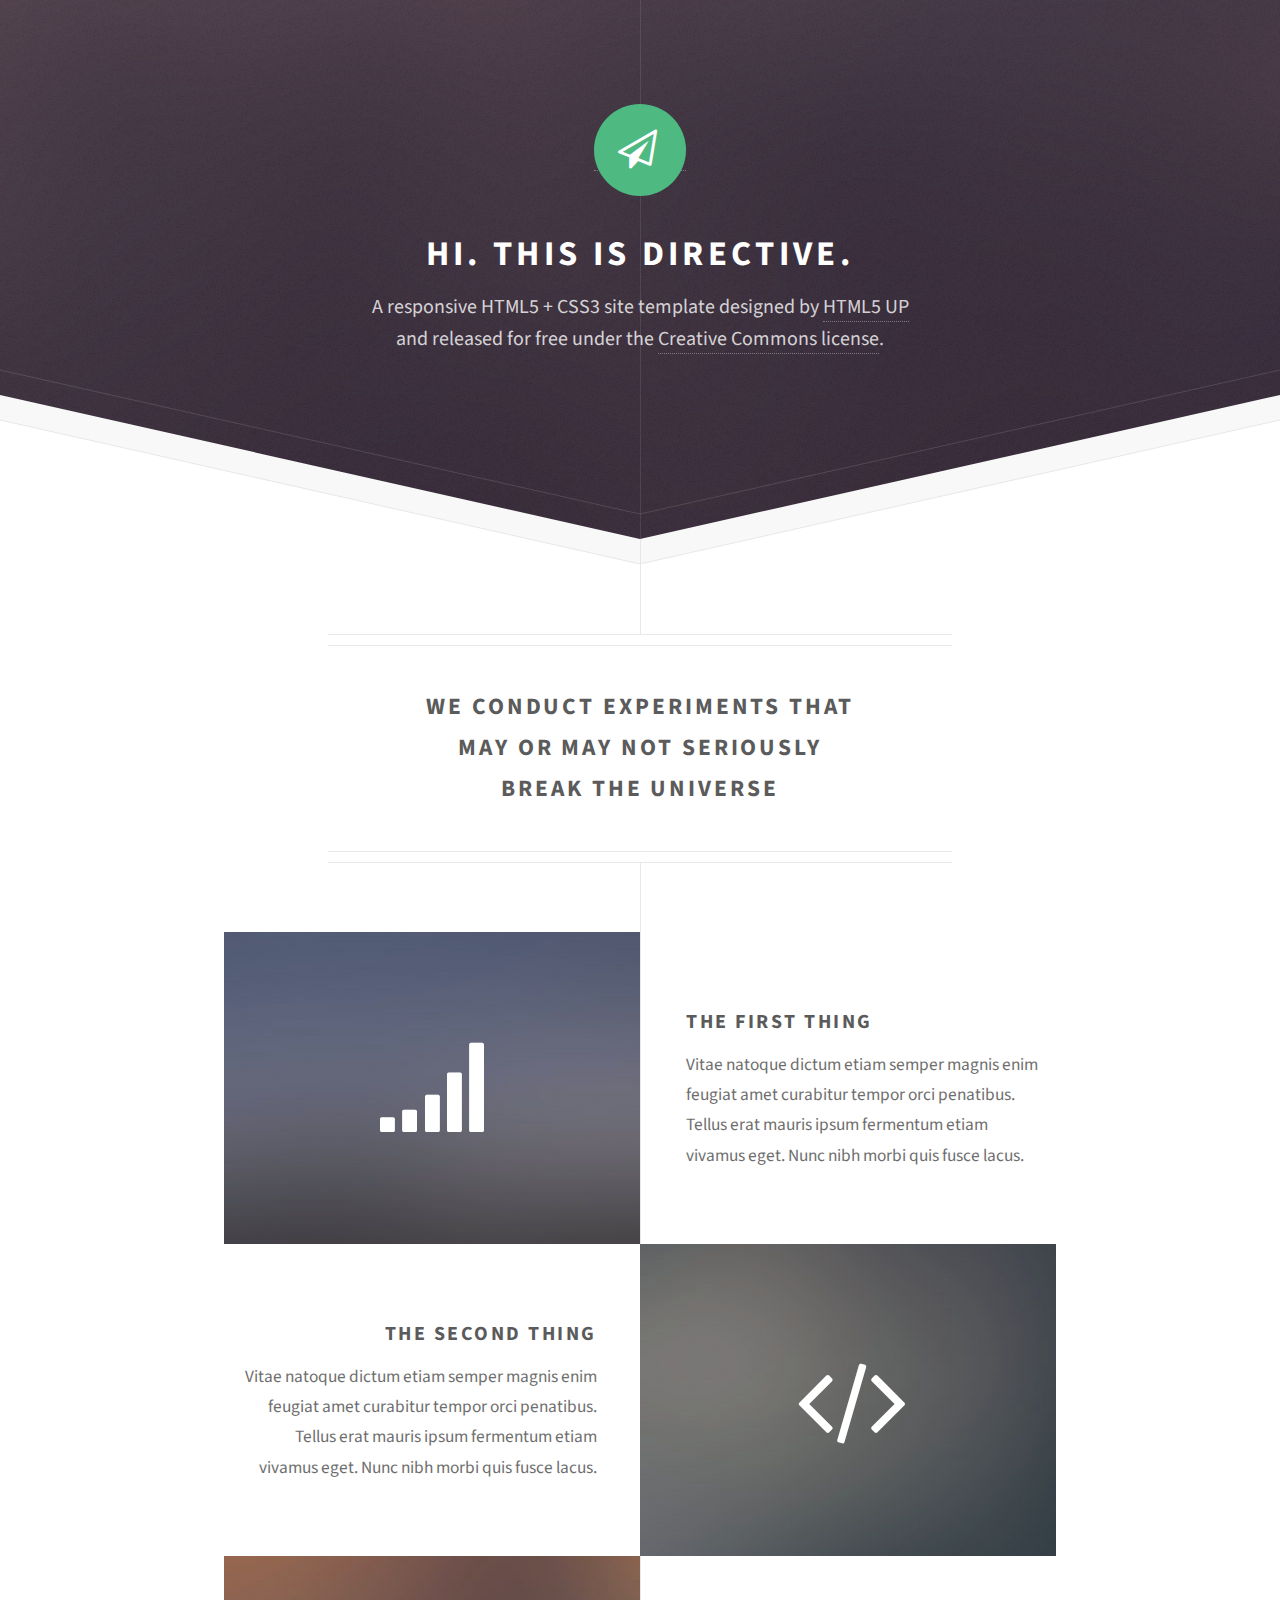
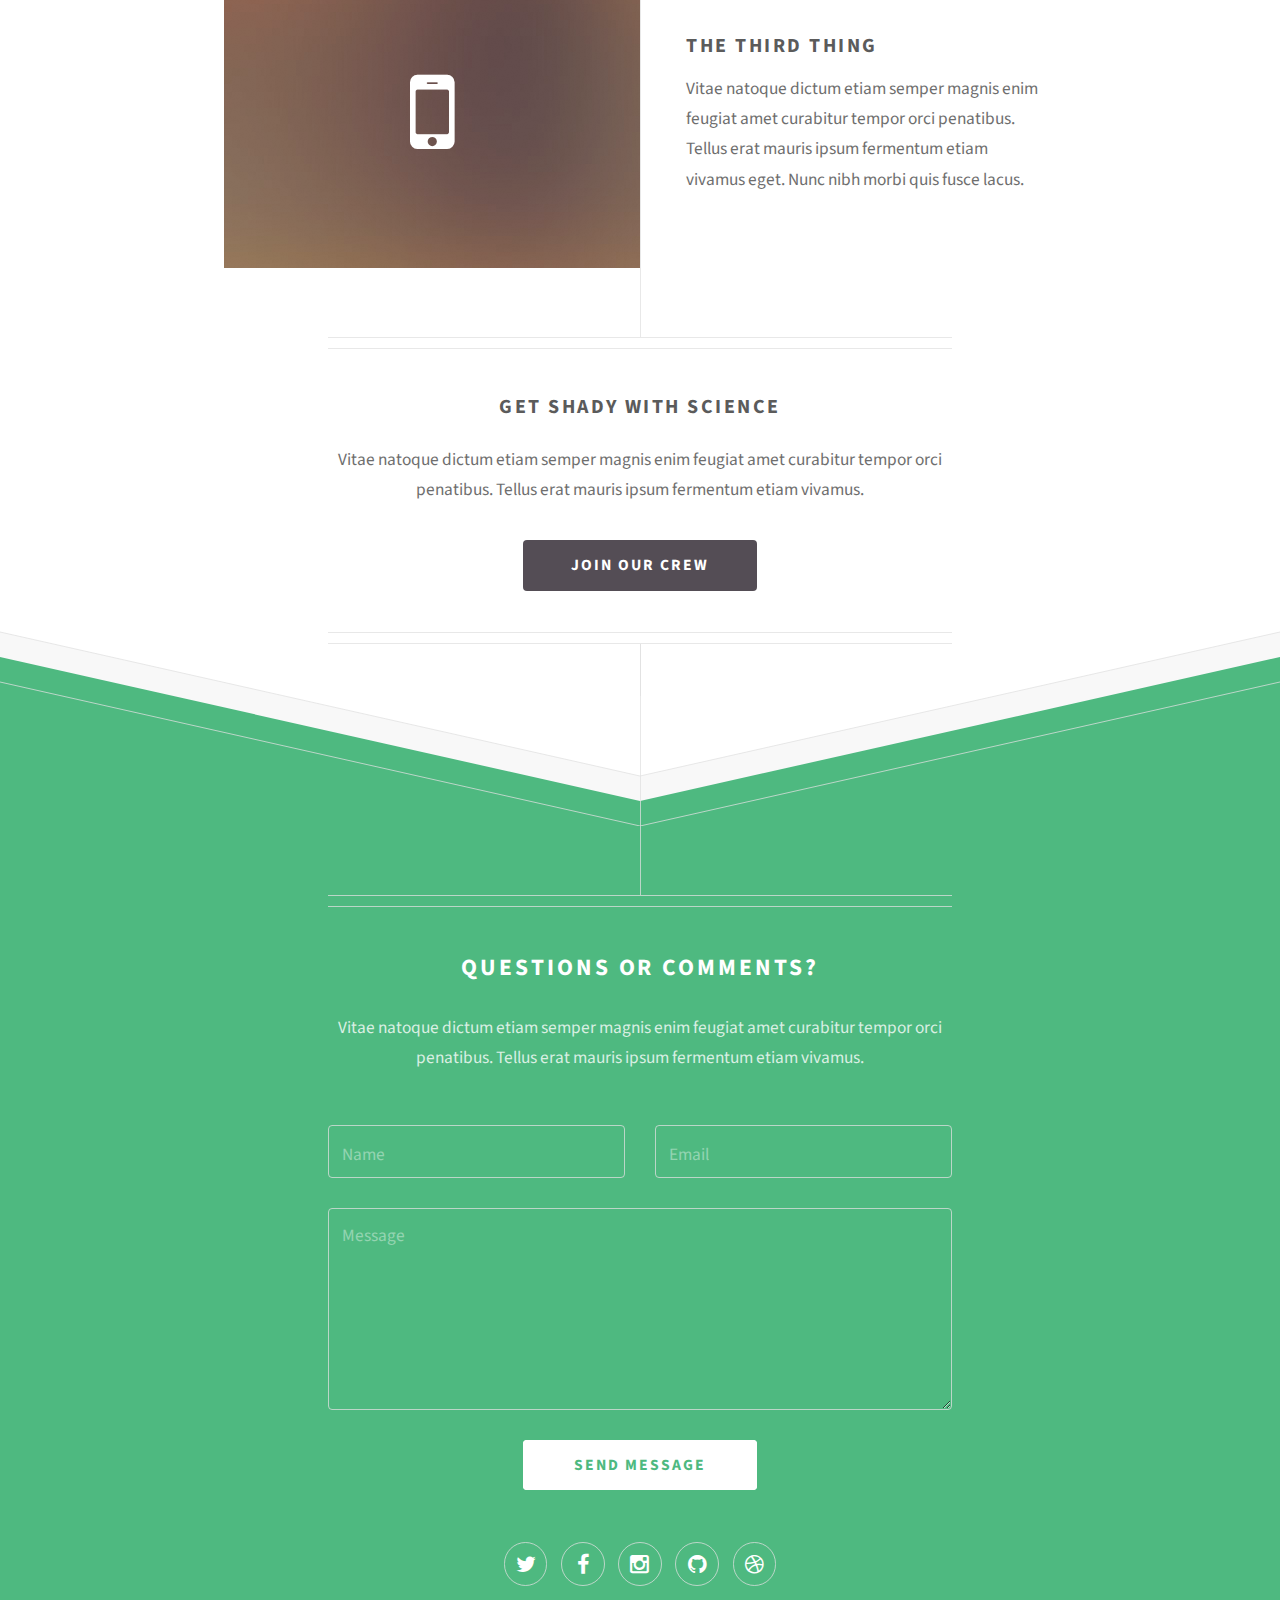
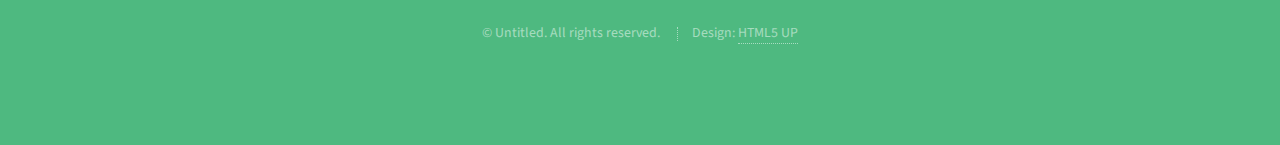
==== web/src/index.html @ 1118ad3a "Move app to /draft and check in vanilla HTML5UP 'Directive'" ====
<!DOCTYPE HTML>
<!--
	Directive by HTML5 UP
	html5up.net | @n33co
	Free for personal and commercial use under the CCA 3.0 license (html5up.net/license)
-->
<html>
<head>
  <title>Directive by HTML5 UP</title>
  <meta http-equiv="content-type" content="text/html; charset=utf-8"/>
  <meta name="description" content=""/>
  <meta name="keywords" content=""/>
  <!--[if lte IE 8]>
  <script src="css/ie/html5shiv.js"></script><![endif]-->
  <script src="js/jquery.min.js"></script>
  <script src="js/skel.min.js"></script>
  <script src="js/init.js"></script>
  <noscript>
    <link rel="stylesheet" href="css/skel.css"/>
    <link rel="stylesheet" href="css/style.css"/>
    <link rel="stylesheet" href="css/style-wide.css"/>
  </noscript>
  <!--[if lte IE 8]>
  <link rel="stylesheet" href="css/ie/v8.css"/><![endif]-->
</head>
<body>

<!-- Header -->
<div id="header">
  <a href="draft"><span class="logo icon fa-paper-plane-o"></span></a>

  <h1>Hi. This is Directive.</h1>
  <p>A responsive HTML5 + CSS3 site template designed by <a href="http://html5up.net">HTML5 UP</a>
    <br/>
    and released for free under the <a href="http://html5up.net/license">Creative Commons
      license</a>.</p>
</div>

<!-- Main -->
<div id="main">

  <header class="major container 75%">
    <h2>We conduct experiments that
      <br/>
      may or may not seriously
      <br/>
      break the universe</h2>
    <!--
    <p>Tellus erat mauris ipsum fermentum<br />
    etiam vivamus nunc nibh morbi.</p>
    -->
  </header>

  <div class="box alt container">
    <section class="feature left">
      <a href="#" class="image icon fa-signal"><img src="images/pic01.jpg" alt=""/></a>

      <div class="content">
        <h3>The First Thing</h3>
        <p>Vitae natoque dictum etiam semper magnis enim feugiat amet curabitur tempor orci
          penatibus. Tellus erat mauris ipsum fermentum etiam vivamus eget. Nunc nibh morbi quis
          fusce lacus.</p>
      </div>
    </section>
    <section class="feature right">
      <a href="#" class="image icon fa-code"><img src="images/pic02.jpg" alt=""/></a>

      <div class="content">
        <h3>The Second Thing</h3>
        <p>Vitae natoque dictum etiam semper magnis enim feugiat amet curabitur tempor orci
          penatibus. Tellus erat mauris ipsum fermentum etiam vivamus eget. Nunc nibh morbi quis
          fusce lacus.</p>
      </div>
    </section>
    <section class="feature left">
      <a href="#" class="image icon fa-mobile"><img src="images/pic03.jpg" alt=""/></a>

      <div class="content">
        <h3>The Third Thing</h3>
        <p>Vitae natoque dictum etiam semper magnis enim feugiat amet curabitur tempor orci
          penatibus. Tellus erat mauris ipsum fermentum etiam vivamus eget. Nunc nibh morbi quis
          fusce lacus.</p>
      </div>
    </section>
  </div>

  <!--
  <div class="box container">
      <header>
          <h2>A lot of generic stuff</h2>
      </header>
      <section>
          <header>
              <h3>Paragraph</h3>
              <p>This is the subtitle for this particular heading</p>
          </header>
          <p>Phasellus nisl nisl, varius id <sup>porttitor sed pellentesque</sup> ac orci. Pellentesque
          habitant <strong>strong</strong> tristique <b>bold</b> et netus <i>italic</i> malesuada <em>emphasized</em> ac turpis egestas. Morbi
          leo suscipit ut. Praesent <sub>id turpis vitae</sub> turpis pretium ultricies. Vestibulum sit
          amet risus elit.</p>
      </section>
      <section>
          <header>
              <h3>Blockquote</h3>
          </header>
          <blockquote>Fringilla nisl. Donec accumsan interdum nisi, quis tincidunt felis sagittis eget.
          tempus euismod. Vestibulum ante ipsum primis in faucibus.</blockquote>
      </section>
      <section>
          <header>
              <h3>Divider</h3>
          </header>
          <p>Donec consectetur vestibulum dolor et pulvinar. Etiam vel felis enim, at viverra
          ligula. Ut porttitor sagittis lorem, quis eleifend nisi ornare vel. Praesent nec orci
          facilisis leo magna. Cras sit amet urna eros, id egestas urna. Quisque aliquam
          tempus euismod. Vestibulum ante ipsum primis in faucibus orci luctus et ultrices
          posuere cubilia.</p>
          <hr />
          <p>Donec consectetur vestibulum dolor et pulvinar. Etiam vel felis enim, at viverra
          ligula. Ut porttitor sagittis lorem, quis eleifend nisi ornare vel. Praesent nec orci
          facilisis leo magna. Cras sit amet urna eros, id egestas urna. Quisque aliquam
          tempus euismod. Vestibulum ante ipsum primis in faucibus orci luctus et ultrices
          posuere cubilia.</p>
      </section>
      <section>
          <header>
              <h3>Unordered List</h3>
          </header>
          <ul class="default">
              <li>Donec consectetur vestibulum dolor et pulvinar. Etiam vel felis enim, at viverra ligula. Ut porttitor sagittis lorem, quis eleifend nisi ornare vel.</li>
              <li>Donec consectetur vestibulum dolor et pulvinar. Etiam vel felis enim, at viverra ligula. Ut porttitor sagittis lorem, quis eleifend nisi ornare vel.</li>
              <li>Donec consectetur vestibulum dolor et pulvinar. Etiam vel felis enim, at viverra ligula. Ut porttitor sagittis lorem, quis eleifend nisi ornare vel.</li>
              <li>Donec consectetur vestibulum dolor et pulvinar. Etiam vel felis enim, at viverra ligula. Ut porttitor sagittis lorem, quis eleifend nisi ornare vel.</li>
          </ul>
      </section>
      <section>
          <header>
              <h3>Ordered List</h3>
          </header>
          <ol class="default">
              <li>Donec consectetur vestibulum dolor et pulvinar. Etiam vel felis enim, at viverra ligula. Ut porttitor sagittis lorem, quis eleifend nisi ornare vel.</li>
              <li>Donec consectetur vestibulum dolor et pulvinar. Etiam vel felis enim, at viverra ligula. Ut porttitor sagittis lorem, quis eleifend nisi ornare vel.</li>
              <li>Donec consectetur vestibulum dolor et pulvinar. Etiam vel felis enim, at viverra ligula. Ut porttitor sagittis lorem, quis eleifend nisi ornare vel.</li>
              <li>Donec consectetur vestibulum dolor et pulvinar. Etiam vel felis enim, at viverra ligula. Ut porttitor sagittis lorem, quis eleifend nisi ornare vel.</li>
          </ol>
      </section>
      <section>
          <header>
              <h3>Table</h3>
          </header>
          <div class="table-wrapper">
              <table class="default">
                  <thead>
                      <tr>
                          <th>ID</th>
                          <th>Name</th>
                          <th>Description</th>
                          <th>Price</th>
                      </tr>
                  </thead>
                  <tbody>
                      <tr>
                          <td>45815</td>
                          <td>Something</td>
                          <td>Ut porttitor sagittis lorem, quis eleifend nisi ornare vel.</td>
                          <td>29.99</td>
                      </tr>
                      <tr>
                          <td>24524</td>
                          <td>Nothing</td>
                          <td>Ut porttitor sagittis lorem, quis eleifend nisi ornare vel.</td>
                          <td>19.99</td>
                      </tr>
                      <tr>
                          <td>45815</td>
                          <td>Something</td>
                          <td>Ut porttitor sagittis lorem, quis eleifend nisi ornare vel.</td>
                          <td>29.99</td>
                      </tr>
                      <tr>
                          <td>24524</td>
                          <td>Nothing</td>
                          <td>Ut porttitor sagittis lorem, quis eleifend nisi ornare vel.</td>
                          <td>19.99</td>
                      </tr>
                  </tbody>
                  <tfoot>
                      <tr>
                          <td colspan="3"></td>
                          <td>100.00</td>
                      </tr>
                  </tfoot>
              </table>
          </div>
      </section>
      <section>
          <header>
              <h3>Form</h3>
          </header>
          <form method="post" action="#">
              <div class="row">
                  <div class="6u 12u(mobilep)">
                      <label for="name">Name</label>
                      <input class="text" type="text" name="name" id="name" value="" placeholder="John Doe" />
                  </div>
                  <div class="6u 12u(mobilep)">
                      <label for="email">Email</label>
                      <input class="text" type="text" name="email" id="email" value="" placeholder="johndoe@domain.tld" />
                  </div>
              </div>
              <div class="row">
                  <div class="12u">
                      <label for="subject">Subject</label>
                      <input class="text" type="text" name="subject" id="subject" value="" placeholder="Enter your subject" />
                  </div>
              </div>
              <div class="row">
                  <div class="12u">
                      <label for="subject">Message</label>
                      <textarea name="message" id="message" placeholder="Enter your message" rows="6"></textarea>
                  </div>
              </div>
              <div class="row">
                  <div class="12u">
                      <ul class="actions">
                          <li><input type="submit" value="Send" /></li>
                          <li><input type="reset" value="Reset" class="alt" /></li>
                      </ul>
                  </div>
              </div>
          </form>
      </section>
  </div>
  -->

  <footer class="major container 75%">
    <h3>Get shady with science</h3>
    <p>Vitae natoque dictum etiam semper magnis enim feugiat amet curabitur tempor orci penatibus.
      Tellus erat mauris ipsum fermentum etiam vivamus.</p>
    <ul class="actions">
      <li><a href="#" class="button">Join our crew</a></li>
    </ul>
  </footer>

</div>

<!-- Footer -->
<div id="footer">
  <div class="container 75%">

    <header class="major last">
      <h2>Questions or comments?</h2>
    </header>

    <p>Vitae natoque dictum etiam semper magnis enim feugiat amet curabitur tempor
      orci penatibus. Tellus erat mauris ipsum fermentum etiam vivamus.</p>

    <form method="post" action="#">
      <div class="row">
        <div class="6u 12u(mobilep)">
          <input type="text" name="name" placeholder="Name"/>
        </div>
        <div class="6u 12u(mobilep)">
          <input type="email" name="email" placeholder="Email"/>
        </div>
      </div>
      <div class="row">
        <div class="12u">
          <textarea name="message" placeholder="Message" rows="6"></textarea>
        </div>
      </div>
      <div class="row">
        <div class="12u">
          <ul class="actions">
            <li><input type="submit" value="Send Message"/></li>
          </ul>
        </div>
      </div>
    </form>

    <ul class="icons">
      <li><a href="#" class="icon fa-twitter"><span class="label">Twitter</span></a></li>
      <li><a href="#" class="icon fa-facebook"><span class="label">Facebook</span></a></li>
      <li><a href="#" class="icon fa-instagram"><span class="label">Instagram</span></a></li>
      <li><a href="#" class="icon fa-github"><span class="label">Github</span></a></li>
      <li><a href="#" class="icon fa-dribbble"><span class="label">Dribbble</span></a></li>
    </ul>

    <ul class="copyright">
      <li>&copy; Untitled. All rights reserved.</li>
      <li>Design: <a href="http://html5up.net">HTML5 UP</a></li>
    </ul>

  </div>
</div>

</body>
</html>
---- web/src/css/skel.css ----
/* Resets (http://meyerweb.com/eric/tools/css/reset/ | v2.0 | 20110126 | License: none (public domain)) */

	html,body,div,span,applet,object,iframe,h1,h2,h3,h4,h5,h6,p,blockquote,pre,a,abbr,acronym,address,big,cite,code,del,dfn,em,img,ins,kbd,q,s,samp,small,strike,strong,sub,sup,tt,var,b,u,i,center,dl,dt,dd,ol,ul,li,fieldset,form,label,legend,table,caption,tbody,tfoot,thead,tr,th,td,article,aside,canvas,details,embed,figure,figcaption,footer,header,hgroup,menu,nav,output,ruby,section,summary,time,mark,audio,video{margin:0;padding:0;border:0;font-size:100%;font:inherit;vertical-align:baseline;}article,aside,details,figcaption,figure,footer,header,hgroup,menu,nav,section{display:block;}body{line-height:1;}ol,ul{list-style:none;}blockquote,q{quotes:none;}blockquote:before,blockquote:after,q:before,q:after{content:'';content:none;}table{border-collapse:collapse;border-spacing:0;}body{-webkit-text-size-adjust:none}

/* Box Model */

	*, *:before, *:after {
		-moz-box-sizing: border-box;
		-webkit-box-sizing: border-box;
		box-sizing: border-box;
	}

/* Container */

	.container {
		margin-left: auto;
		margin-right: auto;

		/* width: (containers) */
		width: 51em;
	}

	/* Modifiers */

		/* 125% */
			.container.\31 25\25 {
				width: 100%;

				/* max-width: (containers * 1.25) */
				max-width: 63.75em;

				/* min-width: (containers) */
				min-width: 51em;
			}

		/* 75% */
			.container.\37 5\25 {

				/* width: (containers * 0.75) */
				width: 38.25em;

			}

		/* 50% */
			.container.\35 0\25 {

				/* width: (containers * 0.50) */
				width: 25.5em;

			}

		/* 25% */
			.container.\32 5\25 {

				/* width: (containers * 0.25) */
				width: 12.75em;

			}

/* Grid */

	.row {
		border-bottom: solid 1px transparent;
	}

	.row > * {
		float: left;
	}

	.row:after, .row:before {
		content: '';
		display: block;
		clear: both;
		height: 0;
	}

	.row.uniform > * > :first-child {
		margin-top: 0;
	}

	.row.uniform > * > :last-child {
		margin-bottom: 0;
	}

	/* Gutters */

		/* Normal */

			.row > * {
				/* padding: (gutters.horizontal) 0 0 (gutters.vertical) */
				padding: 30px 0 0 30px;
			}

			.row {
				/* margin: -(gutters.horizontal) 0 -1px -(gutters.vertical) */
				margin: -30px 0 -1px -30px;
			}

			.row.uniform > * {
				/* padding: (gutters.vertical) 0 0 (gutters.vertical) */
				padding: 30px 0 0 30px;
			}

			.row.uniform {
				/* margin: -(gutters.vertical) 0 -1px -(gutters.vertical) */
				margin: -30px 0 -1px -30px;
			}

		/* 200% */

			.row.\32 00\25 > * {
				/* padding: (gutters.horizontal) 0 0 (gutters.vertical) */
				padding: 60px 0 0 60px;
			}

			.row.\32 00\25 {
				/* margin: -(gutters.horizontal) 0 -1px -(gutters.vertical) */
				margin: -60px 0 -1px -60px;
			}

			.row.uniform.\32 00\25 > * {
				/* padding: (gutters.vertical) 0 0 (gutters.vertical) */
				padding: 60px 0 0 60px;
			}

			.row.uniform.\32 00\25 {
				/* margin: -(gutters.vertical) 0 -1px -(gutters.vertical) */
				margin: -60px 0 -1px -60px;
			}

		/* 150% */

			.row.\31 50\25 > * {
				/* padding: (gutters.horizontal) 0 0 (gutters.vertical) */
				padding: 45px 0 0 45px;
			}

			.row.\31 50\25 {
				/* margin: -(gutters.horizontal) 0 -1px -(gutters.vertical) */
				margin: -45px 0 -1px -45px;
			}

			.row.uniform.\31 50\25 > * {
				/* padding: (gutters.vertical) 0 0 (gutters.vertical) */
				padding: 45px 0 0 45px;
			}

			.row.uniform.\31 50\25 {
				/* margin: -(gutters.vertical) 0 -1px -(gutters.vertical) */
				margin: -45px 0 -1px -45px;
			}

		/* 50% */

			.row.\35 0\25 > * {
				/* padding: (gutters.horizontal) 0 0 (gutters.vertical) */
				padding: 15px 0 0 15px;
			}

			.row.\35 0\25 {
				/* margin: -(gutters.horizontal) 0 -1px -(gutters.vertical) */
				margin: -15px 0 -1px -15px;
			}

			.row.uniform.\35 0\25 > * {
				/* padding: (gutters.vertical) 0 0 (gutters.vertical) */
				padding: 15px 0 0 15px;
			}

			.row.uniform.\35 0\25 {
				/* margin: -(gutters.vertical) 0 -1px -(gutters.vertical) */
				margin: -15px 0 -1px -15px;
			}

		/* 25% */

			.row.\32 5\25 > * {
				/* padding: (gutters.horizontal) 0 0 (gutters.vertical) */
				padding: 7.5px 0 0 7.5px;
			}

			.row.\32 5\25 {
				/* margin: -(gutters.horizontal) 0 -1px -(gutters.vertical) */
				margin: -7.5px 0 -1px -7.5px;
			}

			.row.uniform.\32 5\25 > * {
				/* padding: (gutters.vertical) 0 0 (gutters.vertical) */
				padding: 7.5px 0 0 7.5px;
			}

			.row.uniform.\32 5\25 {
				/* margin: -(gutters.vertical) 0 -1px -(gutters.vertical) */
				margin: -7.5px 0 -1px -7.5px;
			}

		/* 0% */

			.row.\30 \25 > * {
				padding: 0;
			}

			.row.\30 \25 {
				margin: 0 0 -1px 0;
			}

	/* Cells */

		.\31 2u, .\31 2u\24 { width: 100%; clear: none; margin-left: 0; }
		.\31 1u, .\31 1u\24 { width: 91.6666666667%; clear: none; margin-left: 0; }
		.\31 0u, .\31 0u\24 { width: 83.3333333333%; clear: none; margin-left: 0; }
		.\39 u, .\39 u\24 { width: 75%; clear: none; margin-left: 0; }
		.\38 u, .\38 u\24 { width: 66.6666666667%; clear: none; margin-left: 0; }
		.\37 u, .\37 u\24 { width: 58.3333333333%; clear: none; margin-left: 0; }
		.\36 u, .\36 u\24 { width: 50%; clear: none; margin-left: 0; }
		.\35 u, .\35 u\24 { width: 41.6666666667%; clear: none; margin-left: 0; }
		.\34 u, .\34 u\24 { width: 33.3333333333%; clear: none; margin-left: 0; }
		.\33 u, .\33 u\24 { width: 25%; clear: none; margin-left: 0; }
		.\32 u, .\32 u\24 { width: 16.6666666667%; clear: none; margin-left: 0; }
		.\31 u, .\31 u\24 { width: 8.3333333333%; clear: none; margin-left: 0; }

		.\31 2u\24 + *,
		.\31 1u\24 + *,
		.\31 0u\24 + *,
		.\39 u\24 + *,
		.\38 u\24 + *,
		.\37 u\24 + *,
		.\36 u\24 + *,
		.\35 u\24 + *,
		.\34 u\24 + *,
		.\33 u\24 + *,
		.\32 u\24 + *,
		.\31 u\24 + * {
			clear: left;
		}

		.\-11u { margin-left: 91.6666666667% }
		.\-10u { margin-left: 83.3333333333% }
		.\-9u { margin-left: 75% }
		.\-8u { margin-left: 66.6666666667% }
		.\-7u { margin-left: 58.3333333333% }
		.\-6u { margin-left: 50% }
		.\-5u { margin-left: 41.6666666667% }
		.\-4u { margin-left: 33.3333333333% }
		.\-3u { margin-left: 25% }
		.\-2u { margin-left: 16.6666666667% }
		.\-1u { margin-left: 8.3333333333% }
---- web/src/css/style.css ----
@import url("font-awesome.min.css");
@import url("http://fonts.googleapis.com/css?family=Source+Sans+Pro:300,300italic,400,400italic,600,600italic,700,700italic");

/*
	Directive by HTML5 UP
	html5up.net | @n33co
	Free for personal and commercial use under the CCA 3.0 license (html5up.net/license)
*/

/* Basic */

	html, body {
		height: 100%;
	}

	body {
		background: white;
	}

		body.is-loading * {
			-moz-transition: none !important;
			-webkit-transition: none !important;
			-o-transition: none !important;
			-ms-transition: none !important;
			transition: none !important;
			-moz-animation: none !important;
			-webkit-animation: none !important;
			-o-animation: none !important;
			-ms-animation: none !important;
			animation: none !important;
		}

	body, input, select, textarea {
		color: #6e6e6e;
		font-family: 'Source Sans Pro', sans-serif;
		font-size: 16pt;
		font-weight: 400;
		line-height: 1.75em;
	}

	a {
		-moz-transition: color 0.2s ease-in-out, border-bottom-color 0.2s ease-in-out;
		-webkit-transition: color 0.2s ease-in-out, border-bottom-color 0.2s ease-in-out;
		-o-transition: color 0.2s ease-in-out, border-bottom-color 0.2s ease-in-out;
		-ms-transition: color 0.2s ease-in-out, border-bottom-color 0.2s ease-in-out;
		transition: color 0.2s ease-in-out, border-bottom-color 0.2s ease-in-out;
		border-bottom: dotted 1px;
		color: #4eb980;
		text-decoration: none;
	}

		a:hover {
			border-bottom-color: transparent;
		}

	strong, b {
		font-weight: 600;
		color: #5b5b5b;
	}

	em, i {
		font-style: italic;
	}

	p, ul, ol, dl, table, blockquote, form {
		margin: 0 0 2em 0;
	}

	h1, h2, h3, h4, h5, h6 {
		color: #5b5b5b;
		font-weight: 700;
		letter-spacing: 0.125em;
		line-height: 1.75em;
		margin-bottom: 1em;
		text-transform: uppercase;
		text-align: center;
	}

		h1 a, h2 a, h3 a, h4 a, h5 a, h6 a {
			color: inherit;
			text-decoration: none;
		}

	h2 {
		font-size: 1.75em;
	}

	h3 {
		font-size: 1.5em;
	}

	sub {
		font-size: 0.8em;
		position: relative;
		top: 0.5em;
	}

	sup {
		font-size: 0.8em;
		position: relative;
		top: -0.5em;
	}

	hr {
		border: 0;
		border-top: solid 1px rgba(224, 224, 224, 0.75);
		margin-bottom: 1.5em;
	}

	blockquote {
		border-left: solid 0.5em rgba(224, 224, 224, 0.75);
		font-style: italic;
		padding: 1em 0 1em 2em;
	}

/* Section/Article */

	section.special, article.special {
		text-align: center;
	}

	header {
		text-align: center;
	}

		header p {
			position: relative;
			top: -1em;
			color: #888888;
			text-transform: uppercase;
			letter-spacing: 0.075em;
		}

		header.major {
			border-bottom-width: 1px;
			border-color: rgba(224, 224, 224, 0.75);
			border-style: solid;
			border-top-width: 1px;
			margin-bottom: 6em;
			padding: 4em 0;
			position: relative;
		}

			header.major:before, header.major:after {
				background: rgba(224, 224, 224, 0.75);
				content: '';
				display: block;
				height: 1px;
				left: 0;
				position: absolute;
				width: 100%;
			}

			header.major:before {
				top: 10px;
			}

			header.major:after {
				bottom: 10px;
			}

			header.major h2 {
				margin: 0;
			}

			header.major p {
				top: 0;
				margin: 1.5em 0 0 0;
				padding: 1.5em 1.5em 0 1.5em;
				font-size: 1.5em;
				line-height: 1.75em;
				border-top: solid 1px rgba(224, 224, 224, 0.75);
				display: inline-block;
			}

			header.major.last {
				border-bottom: 0;
				margin-bottom: 0;
				padding-bottom: 0;
			}

				header.major.last:after {
					display: none;
				}

				header.major.last h2 {
					margin-bottom: 1em;
				}

	footer {
		text-align: center;
	}

		footer.major {
			border-bottom-width: 1px;
			border-color: rgba(224, 224, 224, 0.75);
			border-style: solid;
			border-top-width: 1px;
			margin-top: 6em;
			padding: 4em 0;
			position: relative;
		}

			footer.major:before, footer.major:after {
				background: rgba(224, 224, 224, 0.75);
				content: '';
				display: block;
				height: 1px;
				left: 0;
				position: absolute;
				width: 100%;
			}

			footer.major:before {
				top: 10px;
			}

			footer.major:after {
				bottom: 10px;
			}

/* Form */

	label {
		display: block;
		color: #5b5b5b;
		font-size: 0.8em;
		font-weight: 700;
		letter-spacing: 0.125em;
		line-height: 1.75em;
		text-transform: uppercase;
		margin: 0 0 0.5em 0;
	}

	input[type="text"],
	input[type="password"],
	input[type="email"],
	select,
	textarea {
		-moz-appearance: none;
		-webkit-appearance: none;
		-o-appearance: none;
		-ms-appearance: none;
		appearance: none;
		-moz-transition: background-color 0.2s ease-in-out;
		-webkit-transition: background-color 0.2s ease-in-out;
		-o-transition: background-color 0.2s ease-in-out;
		-ms-transition: background-color 0.2s ease-in-out;
		transition: background-color 0.2s ease-in-out;
		background: none;
		border-radius: 4px;
		border: 0;
		border: solid 1px rgba(224, 224, 224, 0.75);
		color: inherit;
		display: block;
		outline: 0;
		padding: 0.75em;
		text-decoration: none;
		width: 100%;
		opacity: 1;
	}

		input[type="text"]:focus,
		input[type="password"]:focus,
		input[type="email"]:focus,
		select:focus,
		textarea:focus {
			background: rgba(224, 224, 224, 0.15);
			border-color: #4eb980;
		}

	input[type="text"],
	input[type="password"],
	input[type="email"],
	select {
		line-height: 1em;
	}

	textarea {
		padding: 0.5em 0.75em;
	}

	::-webkit-input-placeholder {
		color: inherit;
		opacity: 0.5;
		position: relative;
		top: 3px;
	}

	:-moz-placeholder {
		color: inherit;
		opacity: 0.5;
	}

	::-moz-placeholder {
		color: inherit;
		opacity: 0.5;
	}

	:-ms-input-placeholder {
		color: inherit;
		opacity: 0.5;
	}

	.formerize-placeholder {
		color: rgba(110, 110, 110, 0.5) !important;
	}

/* Image */

	.image {
		border: 0;
		display: inline-block;
		position: relative;
	}

		.image:after {
			-moz-transition: opacity 0.25s ease-in-out;
			-webkit-transition: opacity 0.25s ease-in-out;
			-o-transition: opacity 0.25s ease-in-out;
			-ms-transition: opacity 0.25s ease-in-out;
			transition: opacity 0.25s ease-in-out;
			background-image: url("images/overlay.png");
			content: '';
			display: block;
			height: 100%;
			left: 0;
			opacity: 0.2;
			position: absolute;
			top: 0;
			width: 100%;
		}

		.image img {
			display: block;
		}

		.image.fit {
			display: block;
		}

			.image.fit img {
				display: block;
				width: 100%;
			}

		.image.feature {
			display: block;
			margin: 0 0 2em 0;
		}

			.image.feature img {
				display: block;
				width: 100%;
			}

		.image.icon {
			-moz-perspective: 500px;
			-webkit-perspective: 500px;
			-o-perspective: 500px;
			-ms-perspective: 500px;
			perspective: 500px;
		}

			.image.icon:before {
				-moz-transition: transform 0.1s ease-in-out, font-size 0.1s ease-in-out;
				-webkit-transition: transform 0.1s ease-in-out, font-size 0.1s ease-in-out;
				-o-transition: transform 0.1s ease-in-out, font-size 0.1s ease-in-out;
				-ms-transition: transform 0.1s ease-in-out, font-size 0.1s ease-in-out;
				transition: transform 0.1s ease-in-out, font-size 0.1s ease-in-out;
				color: #fff;
				font-size: 6em;
				height: 1em;
				left: 50%;
				line-height: 1em;
				margin: -0.5em 0 0 -0.5em;
				position: absolute;
				text-align: center;
				top: 50%;
				width: 1em;
				z-index: 1;
			}

			.image.icon:hover:before {
				-moz-transform: translateZ(1em);
				-webkit-transform: translateZ(1em);
				-o-transform: translateZ(1em);
				-ms-transform: translateZ(1em);
				transform: translateZ(1em);
			}

			.image.icon:hover:after {
				opacity: 1;
			}

	span.image.icon {
		cursor: default;
	}

/* Icon */

	.icon {
		text-decoration: none;
		border-bottom: none;
		position: relative;
	}

		.icon:before {
			-moz-osx-font-smoothing: grayscale;
			-webkit-font-smoothing: antialiased;
			font-family: FontAwesome;
			font-style: normal;
			font-weight: normal;
			text-transform: none !important;
		}

		.icon > .label {
			display: none;
		}

/* List */

	ol.default {
		list-style: decimal;
		padding-left: 1.25em;
	}

		ol.default li {
			padding-left: 0.25em;
		}

	ul.default {
		list-style: disc;
		padding-left: 1em;
	}

		ul.default li {
			padding-left: 0.5em;
		}

	ul.icons {
		cursor: default;
	}

		ul.icons li {
			display: inline-block;
			font-size: 1.25em;
			line-height: 1em;
			padding-left: 0.5em;
		}

			ul.icons li:first-child {
				padding-left: 0;
			}

			ul.icons li a, ul.icons li span {
				-moz-transition: background-color 0.2s ease-in-out;
				-webkit-transition: background-color 0.2s ease-in-out;
				-o-transition: background-color 0.2s ease-in-out;
				-ms-transition: background-color 0.2s ease-in-out;
				transition: background-color 0.2s ease-in-out;
				border-radius: 100%;
				border: solid 1px rgba(224, 224, 224, 0.75);
				display: inline-block;
				height: 2em;
				line-height: 2em;
				text-align: center;
				width: 2em;
			}

				ul.icons li a:hover, ul.icons li span:hover {
					background: rgba(224, 224, 224, 0.15);
				}

	ul.actions {
		cursor: default;
		text-align: center;
	}

		ul.actions:last-child {
			margin-bottom: 0;
		}

		ul.actions li {
			display: inline-block;
			padding: 0 0 0 1.5em;
		}

			ul.actions li:first-child {
				padding: 0;
			}

		ul.actions.vertical li {
			display: block;
			padding: 1.5em 0 0 0;
		}

			ul.actions.vertical li:first-child {
				padding: 0;
			}

/* Table */

	.table-wrapper {
		overflow-x: auto;
		-webkit-overflow-scrolling: touch;
	}

	table {
		width: 100%;
	}

		table.default {
			width: 100%;
		}

			table.default tbody tr {
				border-bottom: solid 1px rgba(224, 224, 224, 0.75);
			}

				table.default tbody tr:nth-child(2n - 1) {
					background: rgba(224, 224, 224, 0.15);
				}

			table.default td {
				padding: 0.5em 1em 0.5em 1em;
			}

			table.default th {
				color: #5b5b5b;
				font-size: 0.8em;
				font-weight: 700;
				letter-spacing: 0.125em;
				line-height: 1.75em;
				padding: 0.5em 1em 0.5em 1em;
				text-align: left;
				text-transform: uppercase;
			}

			table.default thead {
				border-bottom: solid 1px rgba(224, 224, 224, 0.75);
			}

/* Button */

	input[type="submit"],
	input[type="reset"],
	input[type="button"],
	.button {
		-moz-appearance: none;
		-webkit-appearance: none;
		-o-appearance: none;
		-ms-appearance: none;
		appearance: none;
		-moz-transition: color 0.2s ease-in-out, background-color 0.2s ease-in-out;
		-webkit-transition: color 0.2s ease-in-out, background-color 0.2s ease-in-out;
		-o-transition: color 0.2s ease-in-out, background-color 0.2s ease-in-out;
		-ms-transition: color 0.2s ease-in-out, background-color 0.2s ease-in-out;
		transition: color 0.2s ease-in-out, background-color 0.2s ease-in-out;
		background: #544d55;
		border-radius: 4px;
		border: 0;
		color: white;
		cursor: pointer;
		display: inline-block;
		font-size: 0.9em;
		font-weight: 700;
		letter-spacing: 0.125em;
		line-height: 3.25em;
		min-width: 15em;
		padding: 0 1.5em;
		text-align: center;
		text-decoration: none;
		text-transform: uppercase;
	}

		input[type="submit"]:hover,
		input[type="reset"]:hover,
		input[type="button"]:hover,
		.button:hover {
			background: #6e6570;
		}

		input[type="submit"]:active,
		input[type="reset"]:active,
		input[type="button"]:active,
		.button:active {
			background: #474148;
		}

		input[type="submit"].alt,
		input[type="reset"].alt,
		input[type="button"].alt,
		.button.alt {
			background: none;
			box-shadow: inset 0 0 0 1px rgba(224, 224, 224, 0.75);
			color: #544d55;
		}

			input[type="submit"].alt:hover,
			input[type="reset"].alt:hover,
			input[type="button"].alt:hover,
			.button.alt:hover {
				background: rgba(224, 224, 224, 0.15);
			}

			input[type="submit"].alt:active,
			input[type="reset"].alt:active,
			input[type="button"].alt:active,
			.button.alt:active {
				background: rgba(224, 224, 224, 0.35);
			}

		input[type="submit"].fit,
		input[type="reset"].fit,
		input[type="button"].fit,
		.button.fit {
			width: 100%;
		}

		input[type="submit"].small,
		input[type="reset"].small,
		input[type="button"].small,
		.button.small {
			font-size: 0.8em;
		}

/* Box */

	.box {
		background: white;
		border: solid 1px rgba(224, 224, 224, 0.75);
		margin-bottom: 6em;
		padding: 3.5em;
	}

		.box.alt {
			background: none;
			border: none;
			padding: 0;
		}

/* Feature */

	.feature {
		position: relative;
		height: 20em;
	}

		.feature:after {
			clear: both;
			content: '';
			display: block;
		}

		.feature h3, .feature h4, .feature h5, .feature h6 {
			text-align: inherit;
		}

		.feature .image {
			display: inline-block;
			height: 100%;
			overflow: hidden;
			position: relative;
			width: 50%;
		}

			.feature .image img {
				display: block;
				min-height: 100%;
				min-width: 100%;
				position: absolute;
			}

		.feature:before {
			background: blue;
			content: '';
			display: inline-block;
			height: 100%;
			vertical-align: middle;
		}

		.feature .content {
			display: inline-block;
			padding: 3.5em;
			vertical-align: middle;
			width: 48%;
		}

			.feature .content h3 {
				margin-bottom: 0.5em;
			}

			.feature .content :last-child {
				margin: 0;
			}

		.feature.left {
			text-align: left;
		}

			.feature.left .image {
				float: left;
			}

				.feature.left .image img {
					right: 0;
					top: 0;
				}

			.feature.left .content {
				padding-right: 0;
			}

		.feature.right {
			text-align: right;
		}

			.feature.right .image {
				float: right;
			}

				.feature.right .image img {
					left: 0;
					top: 0;
				}

			.feature.right .content {
				padding-left: 0;
			}

		.feature.long .content {
			padding-top: 0;
		}

/* Header */

	#header {
		background-attachment: scroll,							scroll,					fixed;
		background-image: url("images/top-3200.svg"), url("images/overlay.png"), url("../images/header.jpg");
		background-position: bottom center,					top left,				center center;
		background-repeat: repeat-x,						repeat,					no-repeat;
		background-size: 3200px 460px,					auto,					cover;
		color: rgba(255, 255, 255, 0.8);
		padding: 10em 0 20em 0;
		position: relative;
		text-align: center;
	}

		#header:before, #header:after {
			background: rgba(224, 224, 224, 0.75);
			content: '';
			left: 50%;
			position: absolute;
			width: 1px;
			z-index: 0;
		}

		#header:before {
			height: calc(100% - 50px);
			opacity: 0.15;
			top: 0;
		}

		#header:after {
			bottom: 0;
			height: 50px;
		}

		#header a {
			border-bottom-color: rgba(255, 255, 255, 0.35);
			color: rgba(255, 255, 255, 0.8);
		}

			#header a:hover {
				border-bottom-color: transparent;
				color: #4eb980;
			}

		#header strong, #header b {
			color: white;
		}

		#header h1, #header h2, #header h3, #header h4, #header h5, #header h6 {
			color: white;
		}

		#header input[type="submit"],
		#header input[type="reset"],
		#header input[type="button"],
		#header .button {
			background: white;
			color: #544d55;
		}

		#header .logo {
			background: #4eb980;
			border-radius: 100%;
			color: white;
			cursor: default;
			display: inline-block;
			font-size: 2.25em;
			height: 2.35em;
			line-height: 2.35em;
			margin: 0 0 0.75em 0;
			text-align: center;
			width: 2.35em;
		}

			#header .logo.fa-paper-plane-o:before {
				left: -0.075em;
				position: relative;
			}

		#header h1 {
			font-size: 2.5em;
			margin: 0;
		}

		#header p {
			font-size: 1.5em;
			line-height: 1.5em;
			margin: 0.25em 0 0 0;
		}

/* Footer */

	#footer {
		background-attachment: scroll;
		background-color: #4eb980;
		background-image: url("images/bottom-3200.svg");
		background-position: top center;
		background-repeat: repeat-x;
		background-size: 3200px 460px;
		color: rgba(255, 255, 255, 0.8);
		/*
		Since the SVG background occupies a lot of vertical space, we'll
		add additional top padding (to move our content out of its way)
		and a negative margin (to move everything up a bit).
		*/
		margin-top: -260px;
		padding: calc(460px + 6em) 0 10em 0;
		position: relative;
		text-align: center;
	}

		#footer:before {
			background: rgba(224, 224, 224, 0.75);
			content: '';
			height: calc(460px + 6em);
			left: 50%;
			position: absolute;
			top: 0;
			width: 1px;
			z-index: 0;
		}

		#footer a {
			color: white;
		}

		#footer strong, #footer b {
			color: white;
		}

		#footer h1, #footer h2, #footer h3, #footer h4, #footer h5, #footer h6 {
			color: white;
		}

		#footer header p {
			color: rgba(255, 255, 255, 0.5);
		}

		#footer input[type="submit"],
		#footer input[type="reset"],
		#footer input[type="button"],
		#footer .button {
			background: white;
			box-shadow: inset 0 0 0 1px white;
			color: #4eb980;
		}

			#footer input[type="submit"]:hover,
			#footer input[type="reset"]:hover,
			#footer input[type="button"]:hover,
			#footer .button:hover {
				background: rgba(224, 224, 224, 0.15);
				color: white;
			}

		#footer input[type="text"]:focus,
		#footer input[type="password"]:focus,
		#footer input[type="email"]:focus,
		#footer select:focus,
		#footer textarea:focus {
			border-color: white;
		}

		#footer .formerize-placeholder {
			color: rgba(255, 255, 255, 0.3) !important;
		}

		#footer form {
			margin: 3em 0;
		}

		#footer .copyright {
			color: rgba(255, 255, 255, 0.5);
			font-size: 0.8em;
			line-height: 1em;
			margin: 3em 0 0 0;
		}

			#footer .copyright li {
				border-left: dotted 1px;
				display: inline-block;
				margin-left: 1em;
				padding-left: 1em;
			}

				#footer .copyright li:first-child {
					padding: 0;
					margin: 0;
					border: 0;
				}

				#footer .copyright li a, #footer .copyright li span {
					color: inherit;
				}

					#footer .copyright li a:hover, #footer .copyright li span:hover {
						color: white;
					}

/* Main */

	#main {
		padding: 6em 0 5em 0;
		position: relative;
		z-index: 1;
	}

		#main:before {
			background: rgba(224, 224, 224, 0.75);
			content: '';
			height: 100%;
			left: 50%;
			position: absolute;
			top: 0;
			width: 1px;
			z-index: -1;
		}

		#main header.major,
		#main footer.major {
			background: white;
		}
---- web/src/css/style-wide.css ----
/*
	Directive by HTML5 UP
	html5up.net | @n33co
	Free for personal and commercial use under the CCA 3.0 license (html5up.net/license)
*/

/* Basic */

	body, input, select, textarea {
		font-size: 14pt;
	}

	h2 {
		font-size: 1.5em;
	}

	h3 {
		font-size: 1.25em;
	}

/* Section/Article */

	header.major p {
		font-size: 1.25em;
	}

/* Header */

	#header {
		padding: 8em 0 16em 0;
	}

		#header h1 {
			font-size: 2.25em;
		}

		#header p {
			font-size: 1.25em;
			line-height: 1.65em;
		}
---- web/src/css/ie/v8.css ----
/*
	Directive by HTML5 UP
	html5up.net | @n33co
	Free for personal and commercial use under the CCA 3.0 license (html5up.net/license)
*/

/* Basic */

	hr {
		border-top: solid 1px #cccccc;
	}

	blockquote {
		border-left: solid 0.5em #cccccc;
	}

/* Section/Article */

	header.major {
		border-color: #cccccc;
	}

		header.major p {
			border-top: solid 1px #cccccc;
		}

	footer.major {
		border-color: #cccccc;
	}

/* Button */

	input[type="submit"],
	input[type="reset"],
	input[type="button"],
	.button {
		position: relative;
		-ms-behavior: url("css/ie/PIE.htc");
	}

		input[type="submit"].alt,
		input[type="reset"].alt,
		input[type="button"].alt,
		.button.alt {
			border: solid 1px #cccccc;
		}

/* Form */

	input[type="text"],
	input[type="password"],
	input[type="email"],
	select,
	textarea {
		position: relative;
		border: solid 1px #cccccc;
		-ms-behavior: url("css/ie/PIE.htc");
	}

/* Image */

	.image {
		border: 0;
		display: inline-block;
		position: relative;
	}

		.image:after {
			display: none;
		}

/* Box */

	.box {
		border: solid 1px #cccccc;
	}

/* Header */

	#header {
		background-image: url("../../images/header.jpg") !important;
		background-size: cover !important;
		background-position: scroll !important;
		-ms-behavior: url("css/ie/backgroundsize.min.htc");
		padding: 8em 0 !important;
		color: white;
	}

		#header a {
			color: inherit;
		}

		#header:before {
			content: '';
			background-image: url("../images/overlay.png");
			position: absolute;
			left: 0;
			top: 0;
			width: 100%;
			height: 100%;
			display: block;
			z-index: 0;
		}

		#header > * {
			position: relative;
			z-index: 1;
		}

		#header .logo {
			-ms-behavior: url("css/ie/PIE.htc");
		}

/* Footer */

	#footer {
		background-image: none !important;
		margin-top: 0 !important;
		padding: 4em 0 !important;
		color: white;
	}

/* Main */

	#main {
		padding: 4em 0;
	}
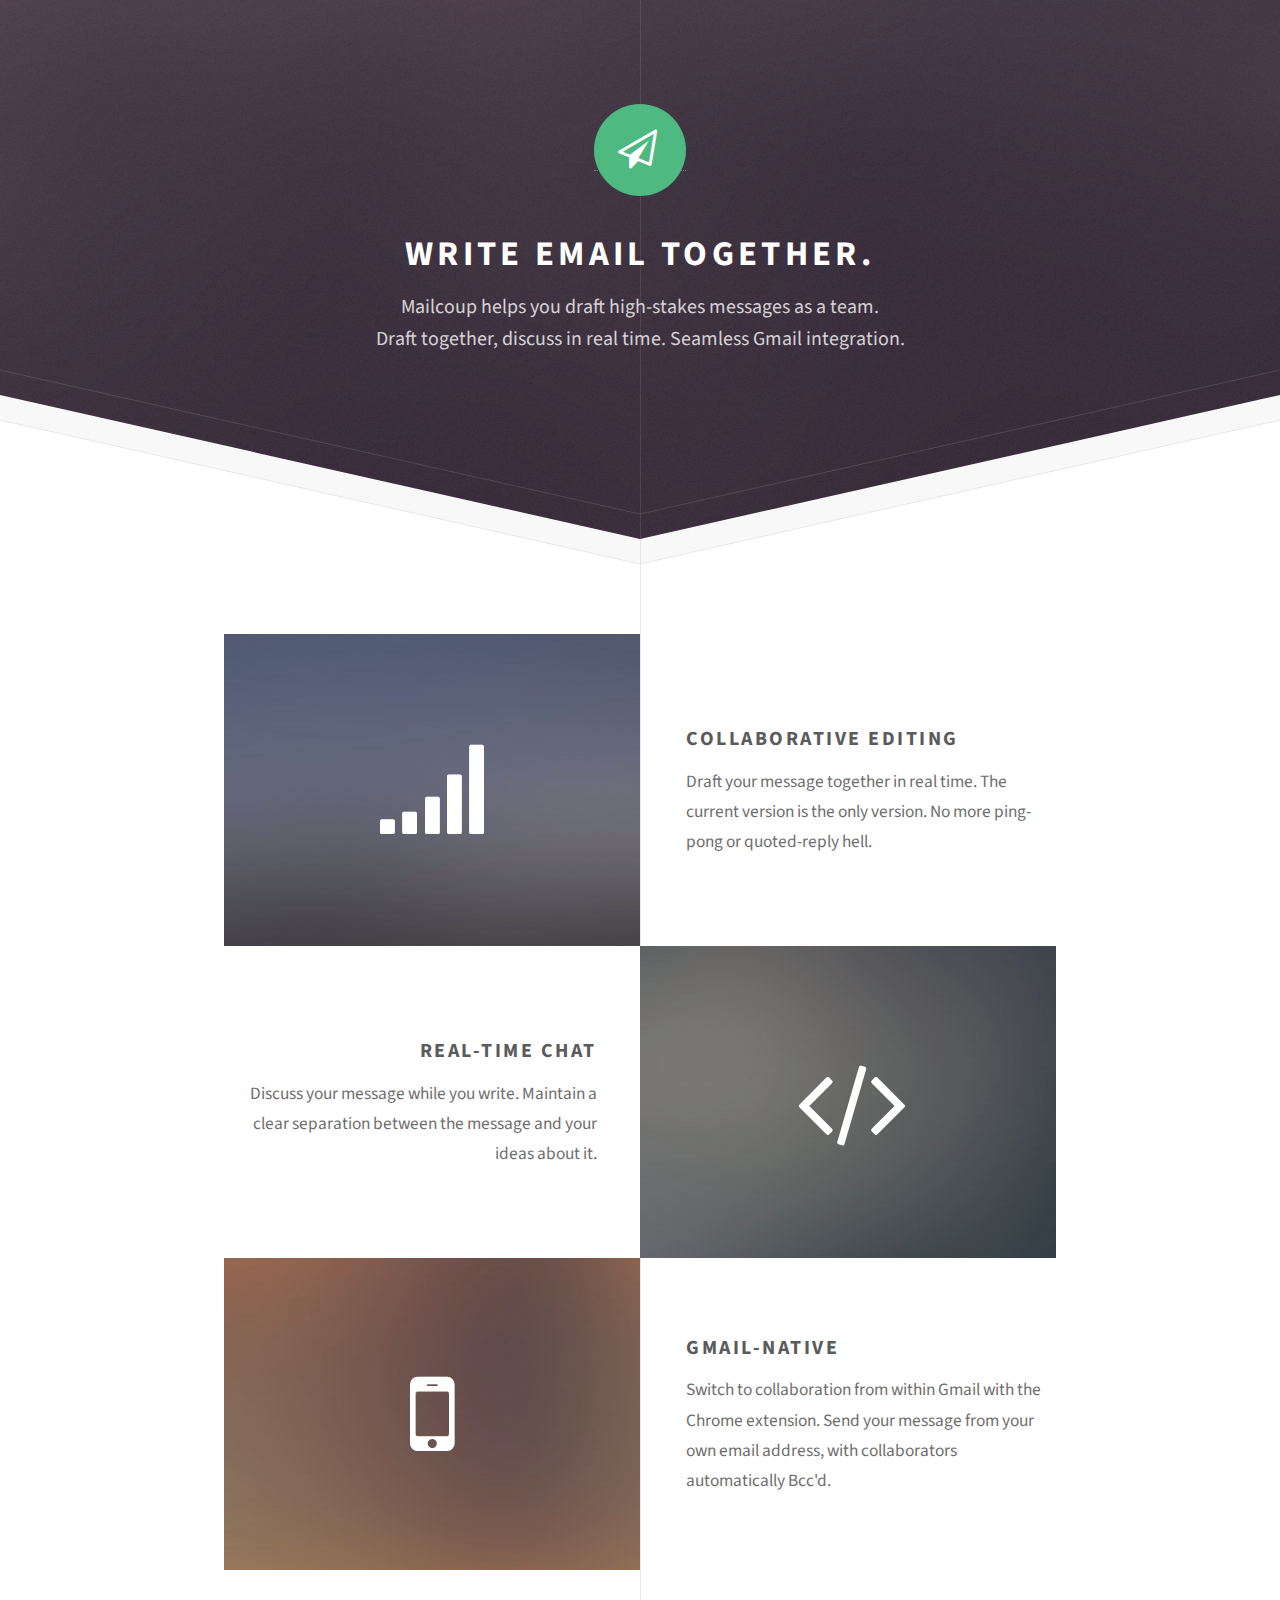
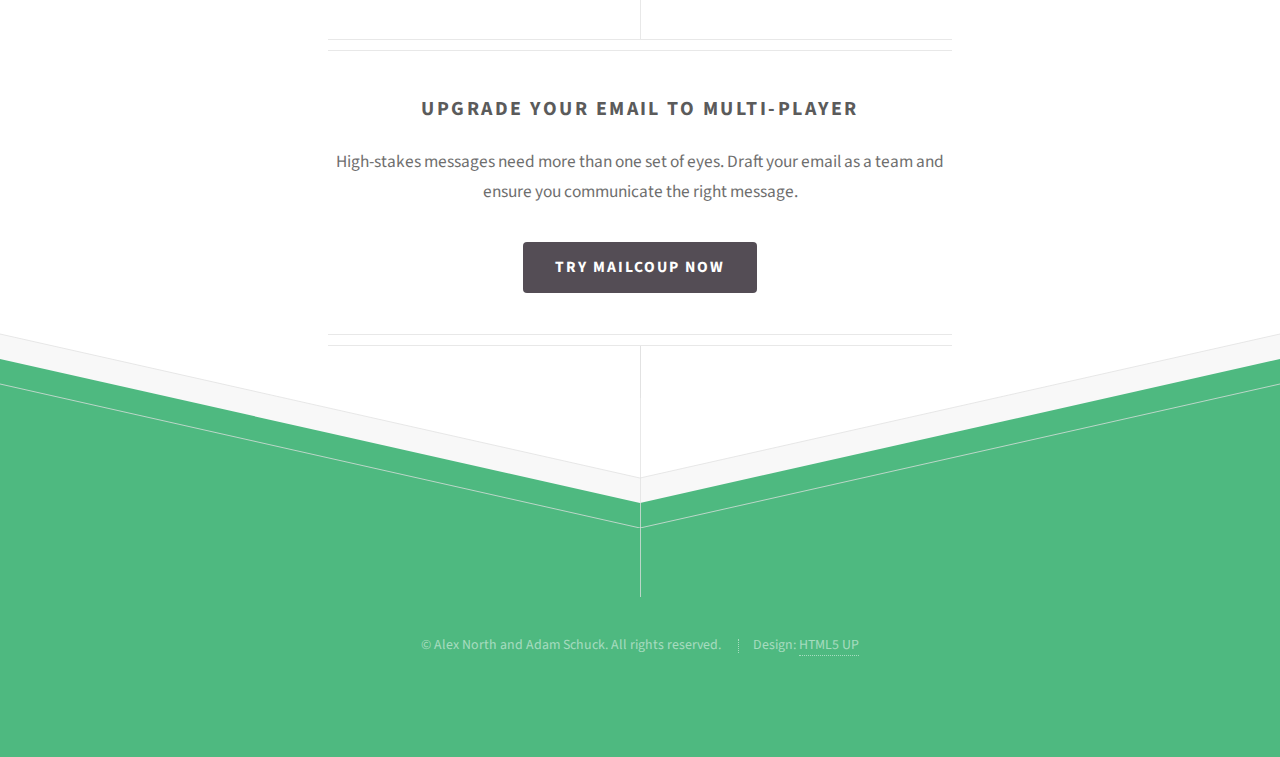
==== commit 83aa5295: "Rewrite template copy with passable mailcoup words" ====
--- a/web/src/index.html
+++ b/web/src/index.html
@@ -1,298 +1,299 @@
-<!DOCTYPE HTML>
-<!--
-	Directive by HTML5 UP
-	html5up.net | @n33co
-	Free for personal and commercial use under the CCA 3.0 license (html5up.net/license)
--->
-<html>
-<head>
-  <title>Directive by HTML5 UP</title>
-  <meta http-equiv="content-type" content="text/html; charset=utf-8"/>
-  <meta name="description" content=""/>
-  <meta name="keywords" content=""/>
-  <!--[if lte IE 8]>
-  <script src="css/ie/html5shiv.js"></script><![endif]-->
-  <script src="js/jquery.min.js"></script>
-  <script src="js/skel.min.js"></script>
-  <script src="js/init.js"></script>
-  <noscript>
-    <link rel="stylesheet" href="css/skel.css"/>
-    <link rel="stylesheet" href="css/style.css"/>
-    <link rel="stylesheet" href="css/style-wide.css"/>
-  </noscript>
-  <!--[if lte IE 8]>
-  <link rel="stylesheet" href="css/ie/v8.css"/><![endif]-->
-</head>
-<body>
-
-<!-- Header -->
-<div id="header">
-  <a href="draft"><span class="logo icon fa-paper-plane-o"></span></a>
-
-  <h1>Hi. This is Directive.</h1>
-  <p>A responsive HTML5 + CSS3 site template designed by <a href="http://html5up.net">HTML5 UP</a>
-    <br/>
-    and released for free under the <a href="http://html5up.net/license">Creative Commons
-      license</a>.</p>
-</div>
-
-<!-- Main -->
-<div id="main">
-
-  <header class="major container 75%">
-    <h2>We conduct experiments that
-      <br/>
-      may or may not seriously
-      <br/>
-      break the universe</h2>
-    <!--
-    <p>Tellus erat mauris ipsum fermentum<br />
-    etiam vivamus nunc nibh morbi.</p>
-    -->
-  </header>
-
-  <div class="box alt container">
-    <section class="feature left">
-      <a href="#" class="image icon fa-signal"><img src="images/pic01.jpg" alt=""/></a>
-
-      <div class="content">
-        <h3>The First Thing</h3>
-        <p>Vitae natoque dictum etiam semper magnis enim feugiat amet curabitur tempor orci
-          penatibus. Tellus erat mauris ipsum fermentum etiam vivamus eget. Nunc nibh morbi quis
-          fusce lacus.</p>
-      </div>
-    </section>
-    <section class="feature right">
-      <a href="#" class="image icon fa-code"><img src="images/pic02.jpg" alt=""/></a>
-
-      <div class="content">
-        <h3>The Second Thing</h3>
-        <p>Vitae natoque dictum etiam semper magnis enim feugiat amet curabitur tempor orci
-          penatibus. Tellus erat mauris ipsum fermentum etiam vivamus eget. Nunc nibh morbi quis
-          fusce lacus.</p>
-      </div>
-    </section>
-    <section class="feature left">
-      <a href="#" class="image icon fa-mobile"><img src="images/pic03.jpg" alt=""/></a>
-
-      <div class="content">
-        <h3>The Third Thing</h3>
-        <p>Vitae natoque dictum etiam semper magnis enim feugiat amet curabitur tempor orci
-          penatibus. Tellus erat mauris ipsum fermentum etiam vivamus eget. Nunc nibh morbi quis
-          fusce lacus.</p>
-      </div>
-    </section>
-  </div>
-
-  <!--
-  <div class="box container">
-      <header>
-          <h2>A lot of generic stuff</h2>
-      </header>
-      <section>
-          <header>
-              <h3>Paragraph</h3>
-              <p>This is the subtitle for this particular heading</p>
-          </header>
-          <p>Phasellus nisl nisl, varius id <sup>porttitor sed pellentesque</sup> ac orci. Pellentesque
-          habitant <strong>strong</strong> tristique <b>bold</b> et netus <i>italic</i> malesuada <em>emphasized</em> ac turpis egestas. Morbi
-          leo suscipit ut. Praesent <sub>id turpis vitae</sub> turpis pretium ultricies. Vestibulum sit
-          amet risus elit.</p>
-      </section>
-      <section>
-          <header>
-              <h3>Blockquote</h3>
-          </header>
-          <blockquote>Fringilla nisl. Donec accumsan interdum nisi, quis tincidunt felis sagittis eget.
-          tempus euismod. Vestibulum ante ipsum primis in faucibus.</blockquote>
-      </section>
-      <section>
-          <header>
-              <h3>Divider</h3>
-          </header>
-          <p>Donec consectetur vestibulum dolor et pulvinar. Etiam vel felis enim, at viverra
-          ligula. Ut porttitor sagittis lorem, quis eleifend nisi ornare vel. Praesent nec orci
-          facilisis leo magna. Cras sit amet urna eros, id egestas urna. Quisque aliquam
-          tempus euismod. Vestibulum ante ipsum primis in faucibus orci luctus et ultrices
-          posuere cubilia.</p>
-          <hr />
-          <p>Donec consectetur vestibulum dolor et pulvinar. Etiam vel felis enim, at viverra
-          ligula. Ut porttitor sagittis lorem, quis eleifend nisi ornare vel. Praesent nec orci
-          facilisis leo magna. Cras sit amet urna eros, id egestas urna. Quisque aliquam
-          tempus euismod. Vestibulum ante ipsum primis in faucibus orci luctus et ultrices
-          posuere cubilia.</p>
-      </section>
-      <section>
-          <header>
-              <h3>Unordered List</h3>
-          </header>
-          <ul class="default">
-              <li>Donec consectetur vestibulum dolor et pulvinar. Etiam vel felis enim, at viverra ligula. Ut porttitor sagittis lorem, quis eleifend nisi ornare vel.</li>
-              <li>Donec consectetur vestibulum dolor et pulvinar. Etiam vel felis enim, at viverra ligula. Ut porttitor sagittis lorem, quis eleifend nisi ornare vel.</li>
-              <li>Donec consectetur vestibulum dolor et pulvinar. Etiam vel felis enim, at viverra ligula. Ut porttitor sagittis lorem, quis eleifend nisi ornare vel.</li>
-              <li>Donec consectetur vestibulum dolor et pulvinar. Etiam vel felis enim, at viverra ligula. Ut porttitor sagittis lorem, quis eleifend nisi ornare vel.</li>
-          </ul>
-      </section>
-      <section>
-          <header>
-              <h3>Ordered List</h3>
-          </header>
-          <ol class="default">
-              <li>Donec consectetur vestibulum dolor et pulvinar. Etiam vel felis enim, at viverra ligula. Ut porttitor sagittis lorem, quis eleifend nisi ornare vel.</li>
-              <li>Donec consectetur vestibulum dolor et pulvinar. Etiam vel felis enim, at viverra ligula. Ut porttitor sagittis lorem, quis eleifend nisi ornare vel.</li>
-              <li>Donec consectetur vestibulum dolor et pulvinar. Etiam vel felis enim, at viverra ligula. Ut porttitor sagittis lorem, quis eleifend nisi ornare vel.</li>
-              <li>Donec consectetur vestibulum dolor et pulvinar. Etiam vel felis enim, at viverra ligula. Ut porttitor sagittis lorem, quis eleifend nisi ornare vel.</li>
-          </ol>
-      </section>
-      <section>
-          <header>
-              <h3>Table</h3>
-          </header>
-          <div class="table-wrapper">
-              <table class="default">
-                  <thead>
-                      <tr>
-                          <th>ID</th>
-                          <th>Name</th>
-                          <th>Description</th>
-                          <th>Price</th>
-                      </tr>
-                  </thead>
-                  <tbody>
-                      <tr>
-                          <td>45815</td>
-                          <td>Something</td>
-                          <td>Ut porttitor sagittis lorem, quis eleifend nisi ornare vel.</td>
-                          <td>29.99</td>
-                      </tr>
-                      <tr>
-                          <td>24524</td>
-                          <td>Nothing</td>
-                          <td>Ut porttitor sagittis lorem, quis eleifend nisi ornare vel.</td>
-                          <td>19.99</td>
-                      </tr>
-                      <tr>
-                          <td>45815</td>
-                          <td>Something</td>
-                          <td>Ut porttitor sagittis lorem, quis eleifend nisi ornare vel.</td>
-                          <td>29.99</td>
-                      </tr>
-                      <tr>
-                          <td>24524</td>
-                          <td>Nothing</td>
-                          <td>Ut porttitor sagittis lorem, quis eleifend nisi ornare vel.</td>
-                          <td>19.99</td>
-                      </tr>
-                  </tbody>
-                  <tfoot>
-                      <tr>
-                          <td colspan="3"></td>
-                          <td>100.00</td>
-                      </tr>
-                  </tfoot>
-              </table>
-          </div>
-      </section>
-      <section>
-          <header>
-              <h3>Form</h3>
-          </header>
-          <form method="post" action="#">
-              <div class="row">
-                  <div class="6u 12u(mobilep)">
-                      <label for="name">Name</label>
-                      <input class="text" type="text" name="name" id="name" value="" placeholder="John Doe" />
-                  </div>
-                  <div class="6u 12u(mobilep)">
-                      <label for="email">Email</label>
-                      <input class="text" type="text" name="email" id="email" value="" placeholder="johndoe@domain.tld" />
-                  </div>
-              </div>
-              <div class="row">
-                  <div class="12u">
-                      <label for="subject">Subject</label>
-                      <input class="text" type="text" name="subject" id="subject" value="" placeholder="Enter your subject" />
-                  </div>
-              </div>
-              <div class="row">
-                  <div class="12u">
-                      <label for="subject">Message</label>
-                      <textarea name="message" id="message" placeholder="Enter your message" rows="6"></textarea>
-                  </div>
-              </div>
-              <div class="row">
-                  <div class="12u">
-                      <ul class="actions">
-                          <li><input type="submit" value="Send" /></li>
-                          <li><input type="reset" value="Reset" class="alt" /></li>
-                      </ul>
-                  </div>
-              </div>
-          </form>
-      </section>
-  </div>
-  -->
-
-  <footer class="major container 75%">
-    <h3>Get shady with science</h3>
-    <p>Vitae natoque dictum etiam semper magnis enim feugiat amet curabitur tempor orci penatibus.
-      Tellus erat mauris ipsum fermentum etiam vivamus.</p>
-    <ul class="actions">
-      <li><a href="#" class="button">Join our crew</a></li>
-    </ul>
-  </footer>
-
-</div>
-
-<!-- Footer -->
-<div id="footer">
-  <div class="container 75%">
-
-    <header class="major last">
-      <h2>Questions or comments?</h2>
-    </header>
-
-    <p>Vitae natoque dictum etiam semper magnis enim feugiat amet curabitur tempor
-      orci penatibus. Tellus erat mauris ipsum fermentum etiam vivamus.</p>
-
-    <form method="post" action="#">
-      <div class="row">
-        <div class="6u 12u(mobilep)">
-          <input type="text" name="name" placeholder="Name"/>
-        </div>
-        <div class="6u 12u(mobilep)">
-          <input type="email" name="email" placeholder="Email"/>
-        </div>
-      </div>
-      <div class="row">
-        <div class="12u">
-          <textarea name="message" placeholder="Message" rows="6"></textarea>
-        </div>
-      </div>
-      <div class="row">
-        <div class="12u">
-          <ul class="actions">
-            <li><input type="submit" value="Send Message"/></li>
-          </ul>
-        </div>
-      </div>
-    </form>
-
-    <ul class="icons">
-      <li><a href="#" class="icon fa-twitter"><span class="label">Twitter</span></a></li>
-      <li><a href="#" class="icon fa-facebook"><span class="label">Facebook</span></a></li>
-      <li><a href="#" class="icon fa-instagram"><span class="label">Instagram</span></a></li>
-      <li><a href="#" class="icon fa-github"><span class="label">Github</span></a></li>
-      <li><a href="#" class="icon fa-dribbble"><span class="label">Dribbble</span></a></li>
-    </ul>
-
-    <ul class="copyright">
-      <li>&copy; Untitled. All rights reserved.</li>
-      <li>Design: <a href="http://html5up.net">HTML5 UP</a></li>
-    </ul>
-
-  </div>
-</div>
-
-</body>
-</html>
+<!DOCTYPE HTML>
+<!--
+	Directive by HTML5 UP
+	html5up.net | @n33co
+	Free for personal and commercial use under the CCA 3.0 license (html5up.net/license)
+-->
+<html>
+<head>
+  <title>Directive by HTML5 UP</title>
+  <meta http-equiv="content-type" content="text/html; charset=utf-8"/>
+  <meta name="description" content=""/>
+  <meta name="keywords" content=""/>
+  <!--[if lte IE 8]>
+  <script src="css/ie/html5shiv.js"></script><![endif]-->
+  <script src="js/jquery.min.js"></script>
+  <script src="js/skel.min.js"></script>
+  <script src="js/init.js"></script>
+  <noscript>
+    <link rel="stylesheet" href="css/skel.css"/>
+    <link rel="stylesheet" href="css/style.css"/>
+    <link rel="stylesheet" href="css/style-wide.css"/>
+  </noscript>
+  <!--[if lte IE 8]>
+  <link rel="stylesheet" href="css/ie/v8.css"/><![endif]-->
+</head>
+<body>
+
+<!-- Header -->
+<div id="header">
+  <a href="draft"><span class="logo icon fa-paper-plane-o"></span></a>
+
+  <h1>Write email together.</h1>
+  <p>
+    Mailcoup helps you draft high-stakes messages as a team.<br/>
+    Draft together, discuss in real time. Seamless Gmail integration.
+  </p>
+</div>
+
+<!-- Main -->
+<div id="main">
+
+  <!--
+  <header class="major container 75%">
+    <h2>We conduct experiments that
+      <br/>
+      may or may not seriously
+      <br/>
+      break the universe</h2>
+    <p>Tellus erat mauris ipsum fermentum<br />
+    etiam vivamus nunc nibh morbi.</p>
+  </header>
+  -->
+
+  <div class="box alt container">
+    <section class="feature left">
+      <a href="#" class="image icon fa-signal"><img src="images/pic01.jpg" alt=""/></a>
+
+      <div class="content">
+        <h3>Collaborative editing</h3>
+        <p>Draft your message together in real time. The current version is the only version.
+          No more ping-pong or quoted-reply hell.</p>
+      </div>
+    </section>
+    <section class="feature right">
+      <a href="#" class="image icon fa-code"><img src="images/pic02.jpg" alt=""/></a>
+
+      <div class="content">
+        <h3>Real-time chat</h3>
+        <p>Discuss your message while you write. Maintain a clear separation between the
+          message and your ideas about it.</p>
+      </div>
+    </section>
+    <section class="feature left">
+      <a href="#" class="image icon fa-mobile"><img src="images/pic03.jpg" alt=""/></a>
+
+      <div class="content">
+        <h3>Gmail-native</h3>
+        <p>Switch to collaboration from within Gmail with the Chrome extension. Send your
+        message from your own email address, with collaborators automatically Bcc'd.</p>
+      </div>
+    </section>
+  </div>
+
+  <!--
+  <div class="box container">
+      <header>
+          <h2>A lot of generic stuff</h2>
+      </header>
+      <section>
+          <header>
+              <h3>Paragraph</h3>
+              <p>This is the subtitle for this particular heading</p>
+          </header>
+          <p>Phasellus nisl nisl, varius id <sup>porttitor sed pellentesque</sup> ac orci. Pellentesque
+          habitant <strong>strong</strong> tristique <b>bold</b> et netus <i>italic</i> malesuada <em>emphasized</em> ac turpis egestas. Morbi
+          leo suscipit ut. Praesent <sub>id turpis vitae</sub> turpis pretium ultricies. Vestibulum sit
+          amet risus elit.</p>
+      </section>
+      <section>
+          <header>
+              <h3>Blockquote</h3>
+          </header>
+          <blockquote>Fringilla nisl. Donec accumsan interdum nisi, quis tincidunt felis sagittis eget.
+          tempus euismod. Vestibulum ante ipsum primis in faucibus.</blockquote>
+      </section>
+      <section>
+          <header>
+              <h3>Divider</h3>
+          </header>
+          <p>Donec consectetur vestibulum dolor et pulvinar. Etiam vel felis enim, at viverra
+          ligula. Ut porttitor sagittis lorem, quis eleifend nisi ornare vel. Praesent nec orci
+          facilisis leo magna. Cras sit amet urna eros, id egestas urna. Quisque aliquam
+          tempus euismod. Vestibulum ante ipsum primis in faucibus orci luctus et ultrices
+          posuere cubilia.</p>
+          <hr />
+          <p>Donec consectetur vestibulum dolor et pulvinar. Etiam vel felis enim, at viverra
+          ligula. Ut porttitor sagittis lorem, quis eleifend nisi ornare vel. Praesent nec orci
+          facilisis leo magna. Cras sit amet urna eros, id egestas urna. Quisque aliquam
+          tempus euismod. Vestibulum ante ipsum primis in faucibus orci luctus et ultrices
+          posuere cubilia.</p>
+      </section>
+      <section>
+          <header>
+              <h3>Unordered List</h3>
+          </header>
+          <ul class="default">
+              <li>Donec consectetur vestibulum dolor et pulvinar. Etiam vel felis enim, at viverra ligula. Ut porttitor sagittis lorem, quis eleifend nisi ornare vel.</li>
+              <li>Donec consectetur vestibulum dolor et pulvinar. Etiam vel felis enim, at viverra ligula. Ut porttitor sagittis lorem, quis eleifend nisi ornare vel.</li>
+              <li>Donec consectetur vestibulum dolor et pulvinar. Etiam vel felis enim, at viverra ligula. Ut porttitor sagittis lorem, quis eleifend nisi ornare vel.</li>
+              <li>Donec consectetur vestibulum dolor et pulvinar. Etiam vel felis enim, at viverra ligula. Ut porttitor sagittis lorem, quis eleifend nisi ornare vel.</li>
+          </ul>
+      </section>
+      <section>
+          <header>
+              <h3>Ordered List</h3>
+          </header>
+          <ol class="default">
+              <li>Donec consectetur vestibulum dolor et pulvinar. Etiam vel felis enim, at viverra ligula. Ut porttitor sagittis lorem, quis eleifend nisi ornare vel.</li>
+              <li>Donec consectetur vestibulum dolor et pulvinar. Etiam vel felis enim, at viverra ligula. Ut porttitor sagittis lorem, quis eleifend nisi ornare vel.</li>
+              <li>Donec consectetur vestibulum dolor et pulvinar. Etiam vel felis enim, at viverra ligula. Ut porttitor sagittis lorem, quis eleifend nisi ornare vel.</li>
+              <li>Donec consectetur vestibulum dolor et pulvinar. Etiam vel felis enim, at viverra ligula. Ut porttitor sagittis lorem, quis eleifend nisi ornare vel.</li>
+          </ol>
+      </section>
+      <section>
+          <header>
+              <h3>Table</h3>
+          </header>
+          <div class="table-wrapper">
+              <table class="default">
+                  <thead>
+                      <tr>
+                          <th>ID</th>
+                          <th>Name</th>
+                          <th>Description</th>
+                          <th>Price</th>
+                      </tr>
+                  </thead>
+                  <tbody>
+                      <tr>
+                          <td>45815</td>
+                          <td>Something</td>
+                          <td>Ut porttitor sagittis lorem, quis eleifend nisi ornare vel.</td>
+                          <td>29.99</td>
+                      </tr>
+                      <tr>
+                          <td>24524</td>
+                          <td>Nothing</td>
+                          <td>Ut porttitor sagittis lorem, quis eleifend nisi ornare vel.</td>
+                          <td>19.99</td>
+                      </tr>
+                      <tr>
+                          <td>45815</td>
+                          <td>Something</td>
+                          <td>Ut porttitor sagittis lorem, quis eleifend nisi ornare vel.</td>
+                          <td>29.99</td>
+                      </tr>
+                      <tr>
+                          <td>24524</td>
+                          <td>Nothing</td>
+                          <td>Ut porttitor sagittis lorem, quis eleifend nisi ornare vel.</td>
+                          <td>19.99</td>
+                      </tr>
+                  </tbody>
+                  <tfoot>
+                      <tr>
+                          <td colspan="3"></td>
+                          <td>100.00</td>
+                      </tr>
+                  </tfoot>
+              </table>
+          </div>
+      </section>
+      <section>
+          <header>
+              <h3>Form</h3>
+          </header>
+          <form method="post" action="#">
+              <div class="row">
+                  <div class="6u 12u(mobilep)">
+                      <label for="name">Name</label>
+                      <input class="text" type="text" name="name" id="name" value="" placeholder="John Doe" />
+                  </div>
+                  <div class="6u 12u(mobilep)">
+                      <label for="email">Email</label>
+                      <input class="text" type="text" name="email" id="email" value="" placeholder="johndoe@domain.tld" />
+                  </div>
+              </div>
+              <div class="row">
+                  <div class="12u">
+                      <label for="subject">Subject</label>
+                      <input class="text" type="text" name="subject" id="subject" value="" placeholder="Enter your subject" />
+                  </div>
+              </div>
+              <div class="row">
+                  <div class="12u">
+                      <label for="subject">Message</label>
+                      <textarea name="message" id="message" placeholder="Enter your message" rows="6"></textarea>
+                  </div>
+              </div>
+              <div class="row">
+                  <div class="12u">
+                      <ul class="actions">
+                          <li><input type="submit" value="Send" /></li>
+                          <li><input type="reset" value="Reset" class="alt" /></li>
+                      </ul>
+                  </div>
+              </div>
+          </form>
+      </section>
+  </div>
+  -->
+
+  <footer class="major container 75%">
+    <h3>Upgrade your email to multi-player</h3>
+    <p>High-stakes messages need more than one set of eyes. Draft your email as a team
+      and ensure you communicate the right message.</p>
+    <ul class="actions">
+      <li><a href="#" class="button auth">Try Mailcoup now</a></li>
+    </ul>
+  </footer>
+
+</div>
+
+<!-- Footer -->
+<div id="footer">
+  <div class="container 75%">
+
+    <!--
+    <header class="major last">
+      <h2>Questions or comments?</h2>
+    </header>
+
+    <p>Vitae natoque dictum etiam semper magnis enim feugiat amet curabitur tempor
+      orci penatibus. Tellus erat mauris ipsum fermentum etiam vivamus.</p>
+
+    <form method="post" action="#">
+      <div class="row">
+        <div class="6u 12u(mobilep)">
+          <input type="text" name="name" placeholder="Name"/>
+        </div>
+        <div class="6u 12u(mobilep)">
+          <input type="email" name="email" placeholder="Email"/>
+        </div>
+      </div>
+      <div class="row">
+        <div class="12u">
+          <textarea name="message" placeholder="Message" rows="6"></textarea>
+        </div>
+      </div>
+      <div class="row">
+        <div class="12u">
+          <ul class="actions">
+            <li><input type="submit" value="Send Message"/></li>
+          </ul>
+        </div>
+      </div>
+    </form>
+    -->
+
+    <!--
+    <ul class="icons">
+      <li><a href="#" class="icon fa-twitter"><span class="label">Twitter</span></a></li>
+      <li><a href="#" class="icon fa-facebook"><span class="label">Facebook</span></a></li>
+      <li><a href="#" class="icon fa-instagram"><span class="label">Instagram</span></a></li>
+      <li><a href="#" class="icon fa-github"><span class="label">Github</span></a></li>
+      <li><a href="#" class="icon fa-dribbble"><span class="label">Dribbble</span></a></li>
+    </ul>
+    -->
+
+    <ul class="copyright">
+      <li>&copy; Alex North and Adam Schuck. All rights reserved.</li>
+      <li>Design: <a href="http://html5up.net">HTML5 UP</a></li>
+    </ul>
+
+  </div>
+</div>
+
+</body>
+</html>
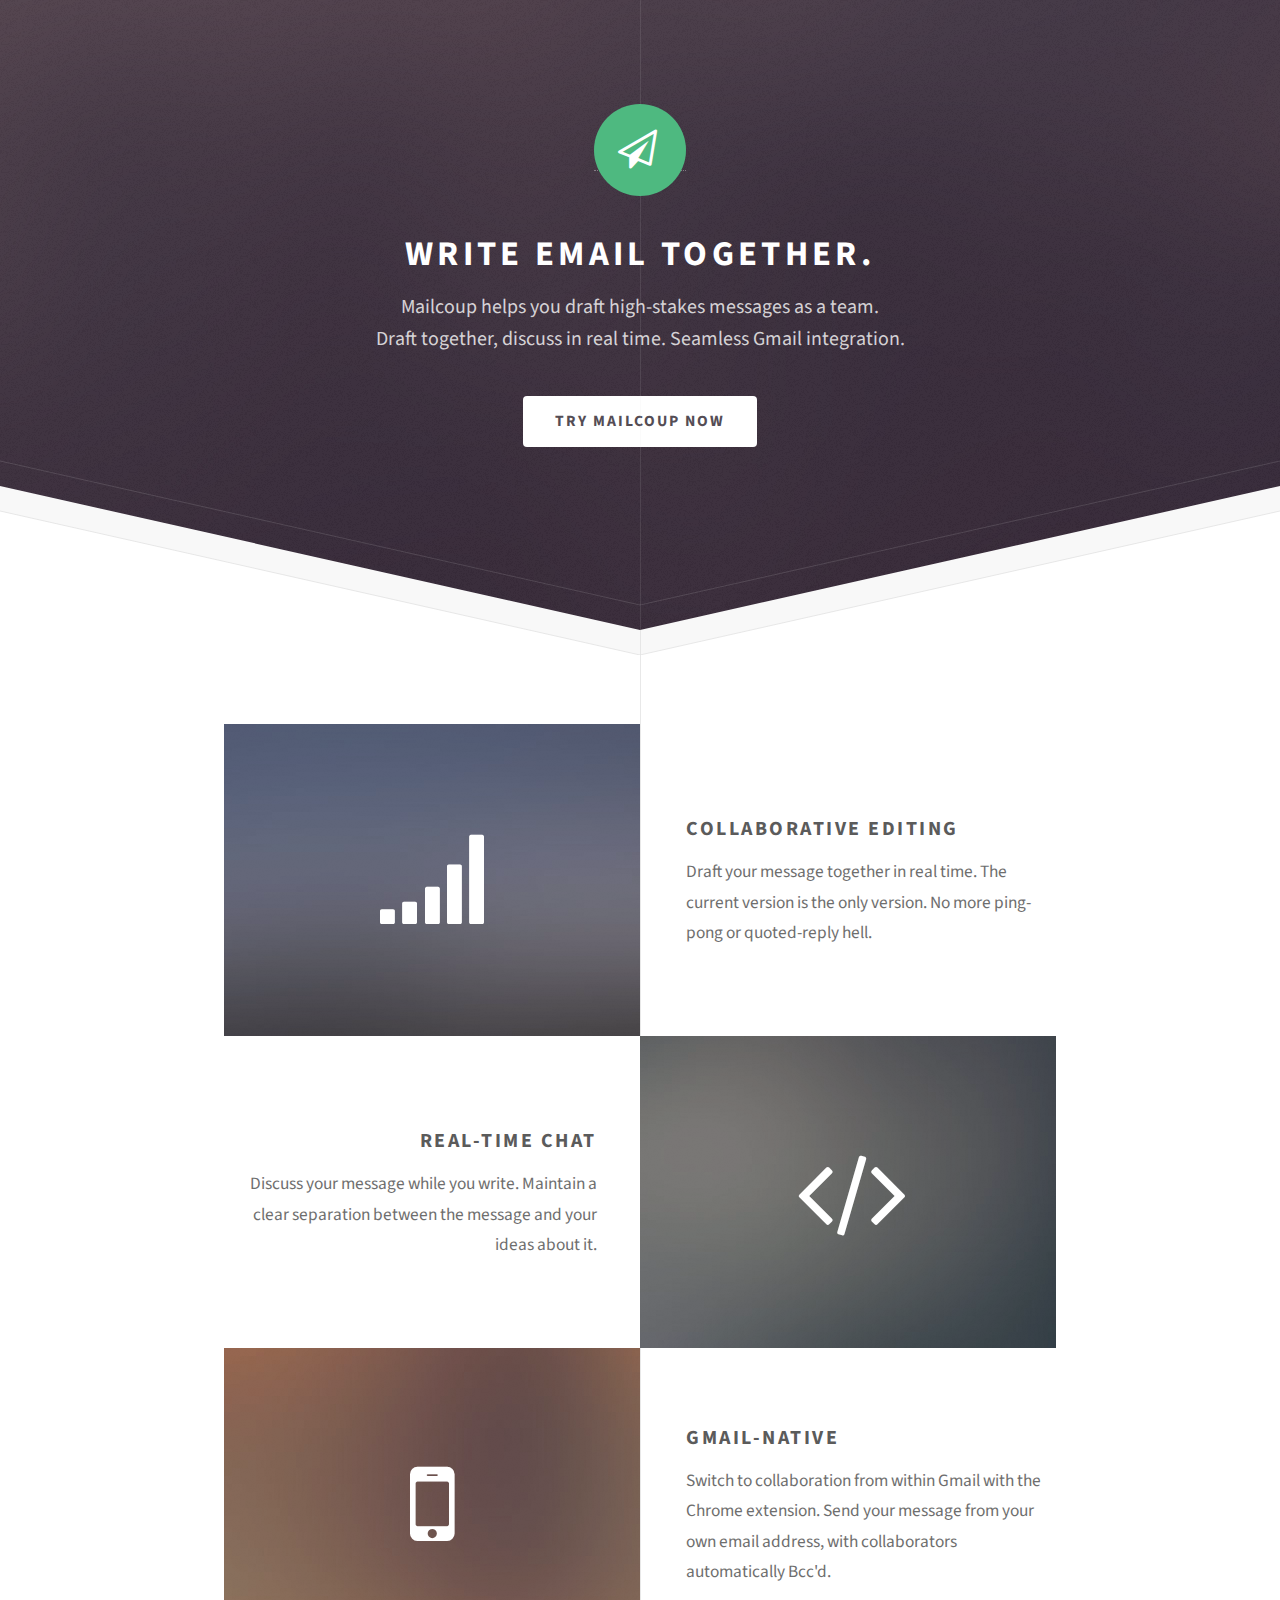
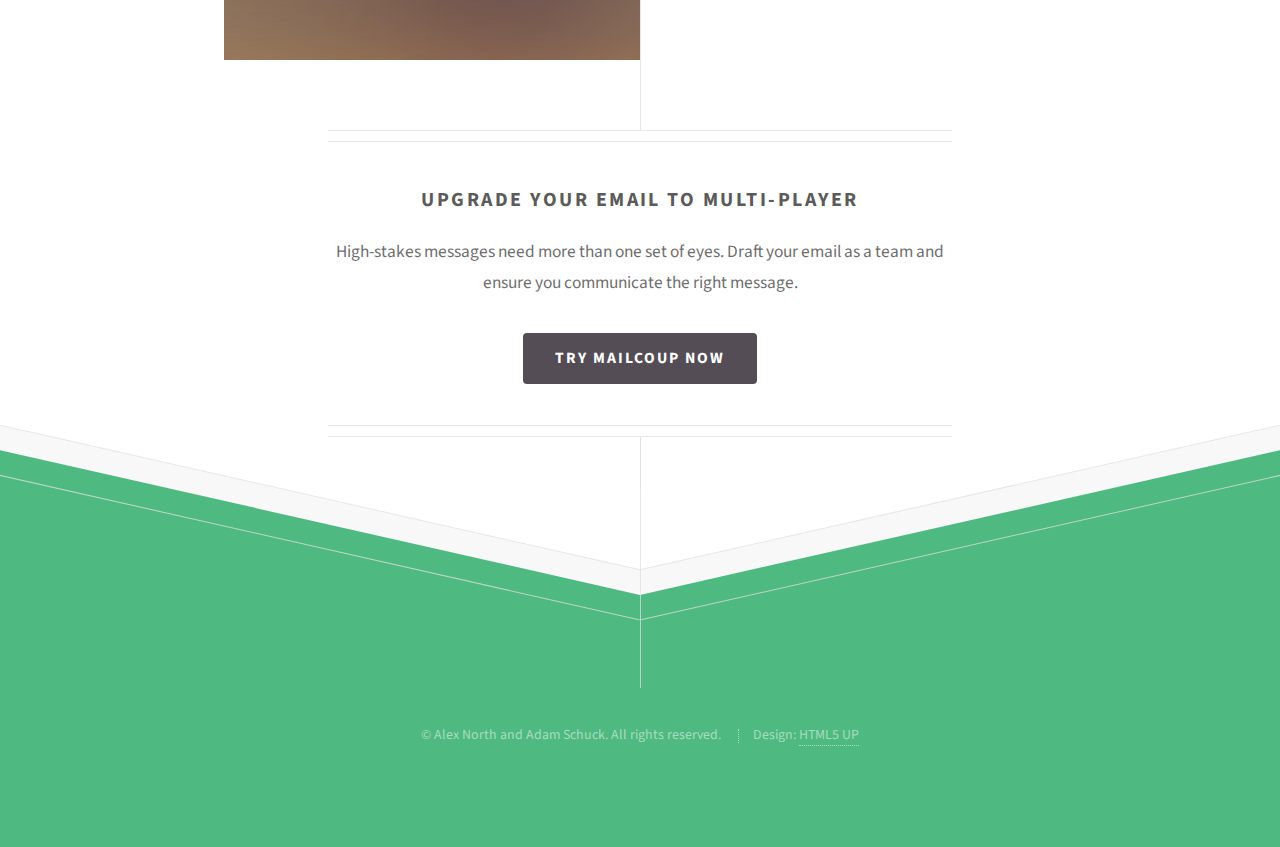
==== commit 5882eee2: "Added signin from landing page - involved some copy/paste" ====
--- a/web/src/index.html
+++ b/web/src/index.html
@@ -15,6 +15,26 @@
   <script src="js/jquery.min.js"></script>
   <script src="js/skel.min.js"></script>
   <script src="js/init.js"></script>
+  <script language="JavaScript">
+    function main() {
+      // FIXME(alex): Client id and scope copied from gapi.js
+      $('.auth').on('click', function() {
+        gapi.auth.authorize({
+          client_id: '638270974877-c2ss7kkkofab78g9cirjdm5ubgpfoegv.apps.googleusercontent.com',
+          immediate: false,
+          scope: [
+            'email',
+            'https://www.googleapis.com/auth/gmail.compose',  // to send email
+            'https://www.googleapis.com/auth/gmail.modify'  // to mark sent messages as read/archived
+          ].join(' '),
+          cookie_policy: 'single_host_origin'
+        }, function(authResult) {
+          console.log('Logged in', authResult);
+          window.location.pathname = window.location.pathname + '/draft';
+        });
+      });
+    }
+  </script>
   <noscript>
     <link rel="stylesheet" href="css/skel.css"/>
     <link rel="stylesheet" href="css/style.css"/>
@@ -34,6 +54,9 @@
     Mailcoup helps you draft high-stakes messages as a team.<br/>
     Draft together, discuss in real time. Seamless Gmail integration.
   </p>
+  <div>
+    <a href="#" class="button auth">Try Mailcoup now</a>
+  </div>
 </div>
 
 <!-- Main -->
@@ -295,5 +318,16 @@
   </div>
 </div>
 
+<script src="https://apis.google.com/js/client.js?onload=main"></script>
+<!-- Google Analytics: change UA-XXXXX-X to be your site's ID. -->
+<script>
+  (function(b,o,i,l,e,r){b.GoogleAnalyticsObject=l;b[l]||(b[l]=
+      function(){(b[l].q=b[l].q||[]).push(arguments)});b[l].l=+new Date;
+    e=o.createElement(i);r=o.getElementsByTagName(i)[0];
+    e.src='//www.google-analytics.com/analytics.js';
+    r.parentNode.insertBefore(e,r)}(window,document,'script','ga'));
+  ga('create','UA-XXXXX-X','auto');ga('send','pageview');
+</script>
+
 </body>
 </html>
--- a/web/src/css/style.css
+++ b/web/src/css/style.css
@@ -1,957 +1,651 @@
 @import url("font-awesome.min.css");
 @import url("http://fonts.googleapis.com/css?family=Source+Sans+Pro:300,300italic,400,400italic,600,600italic,700,700italic");
-
 /*
 	Directive by HTML5 UP
 	html5up.net | @n33co
 	Free for personal and commercial use under the CCA 3.0 license (html5up.net/license)
 */
-
 /* Basic */
-
-	html, body {
-		height: 100%;
-	}
-
-	body {
-		background: white;
-	}
-
-		body.is-loading * {
-			-moz-transition: none !important;
-			-webkit-transition: none !important;
-			-o-transition: none !important;
-			-ms-transition: none !important;
-			transition: none !important;
-			-moz-animation: none !important;
-			-webkit-animation: none !important;
-			-o-animation: none !important;
-			-ms-animation: none !important;
-			animation: none !important;
-		}
-
-	body, input, select, textarea {
-		color: #6e6e6e;
-		font-family: 'Source Sans Pro', sans-serif;
-		font-size: 16pt;
-		font-weight: 400;
-		line-height: 1.75em;
-	}
-
-	a {
-		-moz-transition: color 0.2s ease-in-out, border-bottom-color 0.2s ease-in-out;
-		-webkit-transition: color 0.2s ease-in-out, border-bottom-color 0.2s ease-in-out;
-		-o-transition: color 0.2s ease-in-out, border-bottom-color 0.2s ease-in-out;
-		-ms-transition: color 0.2s ease-in-out, border-bottom-color 0.2s ease-in-out;
-		transition: color 0.2s ease-in-out, border-bottom-color 0.2s ease-in-out;
-		border-bottom: dotted 1px;
-		color: #4eb980;
-		text-decoration: none;
-	}
-
-		a:hover {
-			border-bottom-color: transparent;
-		}
-
-	strong, b {
-		font-weight: 600;
-		color: #5b5b5b;
-	}
-
-	em, i {
-		font-style: italic;
-	}
-
-	p, ul, ol, dl, table, blockquote, form {
-		margin: 0 0 2em 0;
-	}
-
-	h1, h2, h3, h4, h5, h6 {
-		color: #5b5b5b;
-		font-weight: 700;
-		letter-spacing: 0.125em;
-		line-height: 1.75em;
-		margin-bottom: 1em;
-		text-transform: uppercase;
-		text-align: center;
-	}
-
-		h1 a, h2 a, h3 a, h4 a, h5 a, h6 a {
-			color: inherit;
-			text-decoration: none;
-		}
-
-	h2 {
-		font-size: 1.75em;
-	}
-
-	h3 {
-		font-size: 1.5em;
-	}
-
-	sub {
-		font-size: 0.8em;
-		position: relative;
-		top: 0.5em;
-	}
-
-	sup {
-		font-size: 0.8em;
-		position: relative;
-		top: -0.5em;
-	}
-
-	hr {
-		border: 0;
-		border-top: solid 1px rgba(224, 224, 224, 0.75);
-		margin-bottom: 1.5em;
-	}
-
-	blockquote {
-		border-left: solid 0.5em rgba(224, 224, 224, 0.75);
-		font-style: italic;
-		padding: 1em 0 1em 2em;
-	}
+html, body {
+  height: 100%; }
+
+body {
+  background: #ffffff; }
+body.is-loading * {
+  -moz-transition: none !important;
+  -webkit-transition: none !important;
+  -o-transition: none !important;
+  -ms-transition: none !important;
+  transition: none !important;
+  -moz-animation: none !important;
+  -webkit-animation: none !important;
+  -o-animation: none !important;
+  -ms-animation: none !important;
+  animation: none !important; }
+
+body, input, select, textarea {
+  color: #6e6e6e;
+  font-family: 'Source Sans Pro', sans-serif;
+  font-size: 16pt;
+  font-weight: 400;
+  line-height: 1.75em; }
+
+a {
+  -moz-transition: color 0.2s ease-in-out, border-bottom-color 0.2s ease-in-out;
+  -webkit-transition: color 0.2s ease-in-out, border-bottom-color 0.2s ease-in-out;
+  -o-transition: color 0.2s ease-in-out, border-bottom-color 0.2s ease-in-out;
+  -ms-transition: color 0.2s ease-in-out, border-bottom-color 0.2s ease-in-out;
+  transition: color 0.2s ease-in-out, border-bottom-color 0.2s ease-in-out;
+  border-bottom: dotted 1px;
+  color: #4eb980;
+  text-decoration: none; }
+a:hover {
+  border-bottom-color: transparent; }
+
+strong, b {
+  font-weight: 600;
+  color: #5b5b5b; }
+
+em, i {
+  font-style: italic; }
+
+p, ul, ol, dl, table, blockquote, form {
+  margin: 0 0 2em 0; }
+
+h1, h2, h3, h4, h5, h6 {
+  color: #5b5b5b;
+  font-weight: 700;
+  letter-spacing: 0.125em;
+  line-height: 1.75em;
+  margin-bottom: 1em;
+  text-transform: uppercase;
+  text-align: center; }
+h1 a, h2 a, h3 a, h4 a, h5 a, h6 a {
+  color: inherit;
+  text-decoration: none; }
+
+h2 {
+  font-size: 1.75em; }
+
+h3 {
+  font-size: 1.5em; }
+
+sub {
+  font-size: 0.8em;
+  position: relative;
+  top: 0.5em; }
+
+sup {
+  font-size: 0.8em;
+  position: relative;
+  top: -0.5em; }
+
+hr {
+  border: 0;
+  border-top: solid 1px rgba(224, 224, 224, 0.75);
+  margin-bottom: 1.5em; }
+
+blockquote {
+  border-left: solid 0.5em rgba(224, 224, 224, 0.75);
+  font-style: italic;
+  padding: 1em 0 1em 2em; }
 
 /* Section/Article */
-
-	section.special, article.special {
-		text-align: center;
-	}
-
-	header {
-		text-align: center;
-	}
-
-		header p {
-			position: relative;
-			top: -1em;
-			color: #888888;
-			text-transform: uppercase;
-			letter-spacing: 0.075em;
-		}
-
-		header.major {
-			border-bottom-width: 1px;
-			border-color: rgba(224, 224, 224, 0.75);
-			border-style: solid;
-			border-top-width: 1px;
-			margin-bottom: 6em;
-			padding: 4em 0;
-			position: relative;
-		}
-
-			header.major:before, header.major:after {
-				background: rgba(224, 224, 224, 0.75);
-				content: '';
-				display: block;
-				height: 1px;
-				left: 0;
-				position: absolute;
-				width: 100%;
-			}
-
-			header.major:before {
-				top: 10px;
-			}
-
-			header.major:after {
-				bottom: 10px;
-			}
-
-			header.major h2 {
-				margin: 0;
-			}
-
-			header.major p {
-				top: 0;
-				margin: 1.5em 0 0 0;
-				padding: 1.5em 1.5em 0 1.5em;
-				font-size: 1.5em;
-				line-height: 1.75em;
-				border-top: solid 1px rgba(224, 224, 224, 0.75);
-				display: inline-block;
-			}
-
-			header.major.last {
-				border-bottom: 0;
-				margin-bottom: 0;
-				padding-bottom: 0;
-			}
-
-				header.major.last:after {
-					display: none;
-				}
-
-				header.major.last h2 {
-					margin-bottom: 1em;
-				}
-
-	footer {
-		text-align: center;
-	}
-
-		footer.major {
-			border-bottom-width: 1px;
-			border-color: rgba(224, 224, 224, 0.75);
-			border-style: solid;
-			border-top-width: 1px;
-			margin-top: 6em;
-			padding: 4em 0;
-			position: relative;
-		}
-
-			footer.major:before, footer.major:after {
-				background: rgba(224, 224, 224, 0.75);
-				content: '';
-				display: block;
-				height: 1px;
-				left: 0;
-				position: absolute;
-				width: 100%;
-			}
-
-			footer.major:before {
-				top: 10px;
-			}
-
-			footer.major:after {
-				bottom: 10px;
-			}
+section.special, article.special {
+  text-align: center; }
+
+header {
+  text-align: center; }
+header p {
+  position: relative;
+  top: -1em;
+  color: #888888;
+  text-transform: uppercase;
+  letter-spacing: 0.075em; }
+header.major {
+  border-bottom-width: 1px;
+  border-color: rgba(224, 224, 224, 0.75);
+  border-style: solid;
+  border-top-width: 1px;
+  margin-bottom: 6em;
+  padding: 4em 0;
+  position: relative; }
+header.major:before, header.major:after {
+  background: rgba(224, 224, 224, 0.75);
+  content: '';
+  display: block;
+  height: 1px;
+  left: 0;
+  position: absolute;
+  width: 100%; }
+header.major:before {
+  top: 10px; }
+header.major:after {
+  bottom: 10px; }
+header.major h2 {
+  margin: 0; }
+header.major p {
+  top: 0;
+  margin: 1.5em 0 0 0;
+  padding: 1.5em 1.5em 0 1.5em;
+  font-size: 1.5em;
+  line-height: 1.75em;
+  border-top: solid 1px rgba(224, 224, 224, 0.75);
+  display: inline-block; }
+header.major.last {
+  border-bottom: 0;
+  margin-bottom: 0;
+  padding-bottom: 0; }
+header.major.last:after {
+  display: none; }
+header.major.last h2 {
+  margin-bottom: 1em; }
+
+footer {
+  text-align: center; }
+footer.major {
+  border-bottom-width: 1px;
+  border-color: rgba(224, 224, 224, 0.75);
+  border-style: solid;
+  border-top-width: 1px;
+  margin-top: 6em;
+  padding: 4em 0;
+  position: relative; }
+footer.major:before, footer.major:after {
+  background: rgba(224, 224, 224, 0.75);
+  content: '';
+  display: block;
+  height: 1px;
+  left: 0;
+  position: absolute;
+  width: 100%; }
+footer.major:before {
+  top: 10px; }
+footer.major:after {
+  bottom: 10px; }
 
 /* Form */
-
-	label {
-		display: block;
-		color: #5b5b5b;
-		font-size: 0.8em;
-		font-weight: 700;
-		letter-spacing: 0.125em;
-		line-height: 1.75em;
-		text-transform: uppercase;
-		margin: 0 0 0.5em 0;
-	}
-
-	input[type="text"],
-	input[type="password"],
-	input[type="email"],
-	select,
-	textarea {
-		-moz-appearance: none;
-		-webkit-appearance: none;
-		-o-appearance: none;
-		-ms-appearance: none;
-		appearance: none;
-		-moz-transition: background-color 0.2s ease-in-out;
-		-webkit-transition: background-color 0.2s ease-in-out;
-		-o-transition: background-color 0.2s ease-in-out;
-		-ms-transition: background-color 0.2s ease-in-out;
-		transition: background-color 0.2s ease-in-out;
-		background: none;
-		border-radius: 4px;
-		border: 0;
-		border: solid 1px rgba(224, 224, 224, 0.75);
-		color: inherit;
-		display: block;
-		outline: 0;
-		padding: 0.75em;
-		text-decoration: none;
-		width: 100%;
-		opacity: 1;
-	}
-
-		input[type="text"]:focus,
-		input[type="password"]:focus,
-		input[type="email"]:focus,
-		select:focus,
-		textarea:focus {
-			background: rgba(224, 224, 224, 0.15);
-			border-color: #4eb980;
-		}
-
-	input[type="text"],
-	input[type="password"],
-	input[type="email"],
-	select {
-		line-height: 1em;
-	}
-
-	textarea {
-		padding: 0.5em 0.75em;
-	}
-
-	::-webkit-input-placeholder {
-		color: inherit;
-		opacity: 0.5;
-		position: relative;
-		top: 3px;
-	}
-
-	:-moz-placeholder {
-		color: inherit;
-		opacity: 0.5;
-	}
-
-	::-moz-placeholder {
-		color: inherit;
-		opacity: 0.5;
-	}
-
-	:-ms-input-placeholder {
-		color: inherit;
-		opacity: 0.5;
-	}
-
-	.formerize-placeholder {
-		color: rgba(110, 110, 110, 0.5) !important;
-	}
+label {
+  display: block;
+  color: #5b5b5b;
+  font-size: 0.8em;
+  font-weight: 700;
+  letter-spacing: 0.125em;
+  line-height: 1.75em;
+  text-transform: uppercase;
+  margin: 0 0 0.5em 0; }
+
+input[type="text"], input[type="password"], input[type="email"], select, textarea {
+  -moz-appearance: none;
+  -webkit-appearance: none;
+  -o-appearance: none;
+  -ms-appearance: none;
+  appearance: none;
+  -moz-transition: background-color 0.2s ease-in-out;
+  -webkit-transition: background-color 0.2s ease-in-out;
+  -o-transition: background-color 0.2s ease-in-out;
+  -ms-transition: background-color 0.2s ease-in-out;
+  transition: background-color 0.2s ease-in-out;
+  background: none;
+  border-radius: 4px;
+  border: 0;
+  border: solid 1px rgba(224, 224, 224, 0.75);
+  color: inherit;
+  display: block;
+  outline: 0;
+  padding: 0.75em;
+  text-decoration: none;
+  width: 100%;
+  opacity: 1; }
+input[type="text"]:focus, input[type="password"]:focus, input[type="email"]:focus, select:focus, textarea:focus {
+  background: rgba(224, 224, 224, 0.15);
+  border-color: #4eb980; }
+
+input[type="text"], input[type="password"], input[type="email"], select {
+  line-height: 1em; }
+
+textarea {
+  padding: 0.5em 0.75em; }
+
+::-webkit-input-placeholder {
+  color: inherit;
+  opacity: 0.5;
+  position: relative;
+  top: 3px; }
+
+:-moz-placeholder {
+  color: inherit;
+  opacity: 0.5; }
+
+::-moz-placeholder {
+  color: inherit;
+  opacity: 0.5; }
+
+:-ms-input-placeholder {
+  color: inherit;
+  opacity: 0.5; }
+
+.formerize-placeholder {
+  color: rgba(110, 110, 110, 0.5) !important; }
 
 /* Image */
-
-	.image {
-		border: 0;
-		display: inline-block;
-		position: relative;
-	}
-
-		.image:after {
-			-moz-transition: opacity 0.25s ease-in-out;
-			-webkit-transition: opacity 0.25s ease-in-out;
-			-o-transition: opacity 0.25s ease-in-out;
-			-ms-transition: opacity 0.25s ease-in-out;
-			transition: opacity 0.25s ease-in-out;
-			background-image: url("images/overlay.png");
-			content: '';
-			display: block;
-			height: 100%;
-			left: 0;
-			opacity: 0.2;
-			position: absolute;
-			top: 0;
-			width: 100%;
-		}
-
-		.image img {
-			display: block;
-		}
-
-		.image.fit {
-			display: block;
-		}
-
-			.image.fit img {
-				display: block;
-				width: 100%;
-			}
-
-		.image.feature {
-			display: block;
-			margin: 0 0 2em 0;
-		}
-
-			.image.feature img {
-				display: block;
-				width: 100%;
-			}
-
-		.image.icon {
-			-moz-perspective: 500px;
-			-webkit-perspective: 500px;
-			-o-perspective: 500px;
-			-ms-perspective: 500px;
-			perspective: 500px;
-		}
-
-			.image.icon:before {
-				-moz-transition: transform 0.1s ease-in-out, font-size 0.1s ease-in-out;
-				-webkit-transition: transform 0.1s ease-in-out, font-size 0.1s ease-in-out;
-				-o-transition: transform 0.1s ease-in-out, font-size 0.1s ease-in-out;
-				-ms-transition: transform 0.1s ease-in-out, font-size 0.1s ease-in-out;
-				transition: transform 0.1s ease-in-out, font-size 0.1s ease-in-out;
-				color: #fff;
-				font-size: 6em;
-				height: 1em;
-				left: 50%;
-				line-height: 1em;
-				margin: -0.5em 0 0 -0.5em;
-				position: absolute;
-				text-align: center;
-				top: 50%;
-				width: 1em;
-				z-index: 1;
-			}
-
-			.image.icon:hover:before {
-				-moz-transform: translateZ(1em);
-				-webkit-transform: translateZ(1em);
-				-o-transform: translateZ(1em);
-				-ms-transform: translateZ(1em);
-				transform: translateZ(1em);
-			}
-
-			.image.icon:hover:after {
-				opacity: 1;
-			}
-
-	span.image.icon {
-		cursor: default;
-	}
+.image {
+  border: 0;
+  display: inline-block;
+  position: relative; }
+.image:after {
+  -moz-transition: opacity 0.25s ease-in-out;
+  -webkit-transition: opacity 0.25s ease-in-out;
+  -o-transition: opacity 0.25s ease-in-out;
+  -ms-transition: opacity 0.25s ease-in-out;
+  transition: opacity 0.25s ease-in-out;
+  background-image: url("images/overlay.png");
+  content: '';
+  display: block;
+  height: 100%;
+  left: 0;
+  opacity: 0.2;
+  position: absolute;
+  top: 0;
+  width: 100%; }
+.image img {
+  display: block; }
+.image.fit {
+  display: block; }
+.image.fit img {
+  display: block;
+  width: 100%; }
+.image.feature {
+  display: block;
+  margin: 0 0 2em 0; }
+.image.feature img {
+  display: block;
+  width: 100%; }
+.image.icon {
+  -moz-perspective: 500px;
+  -webkit-perspective: 500px;
+  -o-perspective: 500px;
+  -ms-perspective: 500px;
+  perspective: 500px; }
+.image.icon:before {
+  -moz-transition: transform 0.1s ease-in-out, font-size 0.1s ease-in-out;
+  -webkit-transition: transform 0.1s ease-in-out, font-size 0.1s ease-in-out;
+  -o-transition: transform 0.1s ease-in-out, font-size 0.1s ease-in-out;
+  -ms-transition: transform 0.1s ease-in-out, font-size 0.1s ease-in-out;
+  transition: transform 0.1s ease-in-out, font-size 0.1s ease-in-out;
+  color: #fff;
+  font-size: 6em;
+  height: 1em;
+  left: 50%;
+  line-height: 1em;
+  margin: -0.5em 0 0 -0.5em;
+  position: absolute;
+  text-align: center;
+  top: 50%;
+  width: 1em;
+  z-index: 1; }
+.image.icon:hover:before {
+  -moz-transform: translateZ(1em);
+  -webkit-transform: translateZ(1em);
+  -o-transform: translateZ(1em);
+  -ms-transform: translateZ(1em);
+  transform: translateZ(1em); }
+.image.icon:hover:after {
+  opacity: 1; }
+
+span.image.icon {
+  cursor: default; }
 
 /* Icon */
-
-	.icon {
-		text-decoration: none;
-		border-bottom: none;
-		position: relative;
-	}
-
-		.icon:before {
-			-moz-osx-font-smoothing: grayscale;
-			-webkit-font-smoothing: antialiased;
-			font-family: FontAwesome;
-			font-style: normal;
-			font-weight: normal;
-			text-transform: none !important;
-		}
-
-		.icon > .label {
-			display: none;
-		}
+.icon {
+  text-decoration: none;
+  border-bottom: none;
+  position: relative; }
+.icon:before {
+  -moz-osx-font-smoothing: grayscale;
+  -webkit-font-smoothing: antialiased;
+  font-family: FontAwesome;
+  font-style: normal;
+  font-weight: normal;
+  text-transform: none !important; }
+.icon > .label {
+  display: none; }
 
 /* List */
-
-	ol.default {
-		list-style: decimal;
-		padding-left: 1.25em;
-	}
-
-		ol.default li {
-			padding-left: 0.25em;
-		}
-
-	ul.default {
-		list-style: disc;
-		padding-left: 1em;
-	}
-
-		ul.default li {
-			padding-left: 0.5em;
-		}
-
-	ul.icons {
-		cursor: default;
-	}
-
-		ul.icons li {
-			display: inline-block;
-			font-size: 1.25em;
-			line-height: 1em;
-			padding-left: 0.5em;
-		}
-
-			ul.icons li:first-child {
-				padding-left: 0;
-			}
-
-			ul.icons li a, ul.icons li span {
-				-moz-transition: background-color 0.2s ease-in-out;
-				-webkit-transition: background-color 0.2s ease-in-out;
-				-o-transition: background-color 0.2s ease-in-out;
-				-ms-transition: background-color 0.2s ease-in-out;
-				transition: background-color 0.2s ease-in-out;
-				border-radius: 100%;
-				border: solid 1px rgba(224, 224, 224, 0.75);
-				display: inline-block;
-				height: 2em;
-				line-height: 2em;
-				text-align: center;
-				width: 2em;
-			}
-
-				ul.icons li a:hover, ul.icons li span:hover {
-					background: rgba(224, 224, 224, 0.15);
-				}
-
-	ul.actions {
-		cursor: default;
-		text-align: center;
-	}
-
-		ul.actions:last-child {
-			margin-bottom: 0;
-		}
-
-		ul.actions li {
-			display: inline-block;
-			padding: 0 0 0 1.5em;
-		}
-
-			ul.actions li:first-child {
-				padding: 0;
-			}
-
-		ul.actions.vertical li {
-			display: block;
-			padding: 1.5em 0 0 0;
-		}
-
-			ul.actions.vertical li:first-child {
-				padding: 0;
-			}
+ol.default {
+  list-style: decimal;
+  padding-left: 1.25em; }
+ol.default li {
+  padding-left: 0.25em; }
+
+ul.default {
+  list-style: disc;
+  padding-left: 1em; }
+ul.default li {
+  padding-left: 0.5em; }
+ul.icons {
+  cursor: default; }
+ul.icons li {
+  display: inline-block;
+  font-size: 1.25em;
+  line-height: 1em;
+  padding-left: 0.5em; }
+ul.icons li:first-child {
+  padding-left: 0; }
+ul.icons li a, ul.icons li span {
+  -moz-transition: background-color 0.2s ease-in-out;
+  -webkit-transition: background-color 0.2s ease-in-out;
+  -o-transition: background-color 0.2s ease-in-out;
+  -ms-transition: background-color 0.2s ease-in-out;
+  transition: background-color 0.2s ease-in-out;
+  border-radius: 100%;
+  border: solid 1px rgba(224, 224, 224, 0.75);
+  display: inline-block;
+  height: 2em;
+  line-height: 2em;
+  text-align: center;
+  width: 2em; }
+ul.icons li a:hover, ul.icons li span:hover {
+  background: rgba(224, 224, 224, 0.15); }
+ul.actions {
+  cursor: default;
+  text-align: center; }
+ul.actions:last-child {
+  margin-bottom: 0; }
+ul.actions li {
+  display: inline-block;
+  padding: 0 0 0 1.5em; }
+ul.actions li:first-child {
+  padding: 0; }
+ul.actions.vertical li {
+  display: block;
+  padding: 1.5em 0 0 0; }
+ul.actions.vertical li:first-child {
+  padding: 0; }
 
 /* Table */
-
-	.table-wrapper {
-		overflow-x: auto;
-		-webkit-overflow-scrolling: touch;
-	}
-
-	table {
-		width: 100%;
-	}
-
-		table.default {
-			width: 100%;
-		}
-
-			table.default tbody tr {
-				border-bottom: solid 1px rgba(224, 224, 224, 0.75);
-			}
-
-				table.default tbody tr:nth-child(2n - 1) {
-					background: rgba(224, 224, 224, 0.15);
-				}
-
-			table.default td {
-				padding: 0.5em 1em 0.5em 1em;
-			}
-
-			table.default th {
-				color: #5b5b5b;
-				font-size: 0.8em;
-				font-weight: 700;
-				letter-spacing: 0.125em;
-				line-height: 1.75em;
-				padding: 0.5em 1em 0.5em 1em;
-				text-align: left;
-				text-transform: uppercase;
-			}
-
-			table.default thead {
-				border-bottom: solid 1px rgba(224, 224, 224, 0.75);
-			}
+.table-wrapper {
+  overflow-x: auto;
+  -webkit-overflow-scrolling: touch; }
+
+table {
+  width: 100%; }
+table.default {
+  width: 100%; }
+table.default tbody tr {
+  border-bottom: solid 1px rgba(224, 224, 224, 0.75); }
+table.default tbody tr:nth-child(2n - 1) {
+  background: rgba(224, 224, 224, 0.15); }
+table.default td {
+  padding: 0.5em 1em 0.5em 1em; }
+table.default th {
+  color: #5b5b5b;
+  font-size: 0.8em;
+  font-weight: 700;
+  letter-spacing: 0.125em;
+  line-height: 1.75em;
+  padding: 0.5em 1em 0.5em 1em;
+  text-align: left;
+  text-transform: uppercase; }
+table.default thead {
+  border-bottom: solid 1px rgba(224, 224, 224, 0.75); }
 
 /* Button */
-
-	input[type="submit"],
-	input[type="reset"],
-	input[type="button"],
-	.button {
-		-moz-appearance: none;
-		-webkit-appearance: none;
-		-o-appearance: none;
-		-ms-appearance: none;
-		appearance: none;
-		-moz-transition: color 0.2s ease-in-out, background-color 0.2s ease-in-out;
-		-webkit-transition: color 0.2s ease-in-out, background-color 0.2s ease-in-out;
-		-o-transition: color 0.2s ease-in-out, background-color 0.2s ease-in-out;
-		-ms-transition: color 0.2s ease-in-out, background-color 0.2s ease-in-out;
-		transition: color 0.2s ease-in-out, background-color 0.2s ease-in-out;
-		background: #544d55;
-		border-radius: 4px;
-		border: 0;
-		color: white;
-		cursor: pointer;
-		display: inline-block;
-		font-size: 0.9em;
-		font-weight: 700;
-		letter-spacing: 0.125em;
-		line-height: 3.25em;
-		min-width: 15em;
-		padding: 0 1.5em;
-		text-align: center;
-		text-decoration: none;
-		text-transform: uppercase;
-	}
-
-		input[type="submit"]:hover,
-		input[type="reset"]:hover,
-		input[type="button"]:hover,
-		.button:hover {
-			background: #6e6570;
-		}
-
-		input[type="submit"]:active,
-		input[type="reset"]:active,
-		input[type="button"]:active,
-		.button:active {
-			background: #474148;
-		}
-
-		input[type="submit"].alt,
-		input[type="reset"].alt,
-		input[type="button"].alt,
-		.button.alt {
-			background: none;
-			box-shadow: inset 0 0 0 1px rgba(224, 224, 224, 0.75);
-			color: #544d55;
-		}
-
-			input[type="submit"].alt:hover,
-			input[type="reset"].alt:hover,
-			input[type="button"].alt:hover,
-			.button.alt:hover {
-				background: rgba(224, 224, 224, 0.15);
-			}
-
-			input[type="submit"].alt:active,
-			input[type="reset"].alt:active,
-			input[type="button"].alt:active,
-			.button.alt:active {
-				background: rgba(224, 224, 224, 0.35);
-			}
-
-		input[type="submit"].fit,
-		input[type="reset"].fit,
-		input[type="button"].fit,
-		.button.fit {
-			width: 100%;
-		}
-
-		input[type="submit"].small,
-		input[type="reset"].small,
-		input[type="button"].small,
-		.button.small {
-			font-size: 0.8em;
-		}
+input[type="submit"], input[type="reset"], input[type="button"], .button {
+  -moz-appearance: none;
+  -webkit-appearance: none;
+  -o-appearance: none;
+  -ms-appearance: none;
+  appearance: none;
+  -moz-transition: color 0.2s ease-in-out, background-color 0.2s ease-in-out;
+  -webkit-transition: color 0.2s ease-in-out, background-color 0.2s ease-in-out;
+  -o-transition: color 0.2s ease-in-out, background-color 0.2s ease-in-out;
+  -ms-transition: color 0.2s ease-in-out, background-color 0.2s ease-in-out;
+  transition: color 0.2s ease-in-out, background-color 0.2s ease-in-out;
+  background: #544d55;
+  border-radius: 4px;
+  border: 0;
+  color: #ffffff;
+  cursor: pointer;
+  display: inline-block;
+  font-size: 0.9em;
+  font-weight: 700;
+  letter-spacing: 0.125em;
+  line-height: 3.25em;
+  min-width: 15em;
+  padding: 0 1.5em;
+  text-align: center;
+  text-decoration: none;
+  text-transform: uppercase; }
+input[type="submit"]:hover, input[type="reset"]:hover, input[type="button"]:hover, .button:hover {
+  background: #6e6570; }
+input[type="submit"]:active, input[type="reset"]:active, input[type="button"]:active, .button:active {
+  background: #474148; }
+input[type="submit"].alt, input[type="reset"].alt, input[type="button"].alt, .button.alt {
+  background: none;
+  box-shadow: inset 0 0 0 1px rgba(224, 224, 224, 0.75);
+  color: #544d55; }
+input[type="submit"].alt:hover, input[type="reset"].alt:hover, input[type="button"].alt:hover, .button.alt:hover {
+  background: rgba(224, 224, 224, 0.15); }
+input[type="submit"].alt:active, input[type="reset"].alt:active, input[type="button"].alt:active, .button.alt:active {
+  background: rgba(224, 224, 224, 0.35); }
+input[type="submit"].fit, input[type="reset"].fit, input[type="button"].fit, .button.fit {
+  width: 100%; }
+input[type="submit"].small, input[type="reset"].small, input[type="button"].small, .button.small {
+  font-size: 0.8em; }
 
 /* Box */
-
-	.box {
-		background: white;
-		border: solid 1px rgba(224, 224, 224, 0.75);
-		margin-bottom: 6em;
-		padding: 3.5em;
-	}
-
-		.box.alt {
-			background: none;
-			border: none;
-			padding: 0;
-		}
+.box {
+  background: #ffffff;
+  border: solid 1px rgba(224, 224, 224, 0.75);
+  margin-bottom: 6em;
+  padding: 3.5em; }
+.box.alt {
+  background: none;
+  border: none;
+  padding: 0; }
 
 /* Feature */
-
-	.feature {
-		position: relative;
-		height: 20em;
-	}
-
-		.feature:after {
-			clear: both;
-			content: '';
-			display: block;
-		}
-
-		.feature h3, .feature h4, .feature h5, .feature h6 {
-			text-align: inherit;
-		}
-
-		.feature .image {
-			display: inline-block;
-			height: 100%;
-			overflow: hidden;
-			position: relative;
-			width: 50%;
-		}
-
-			.feature .image img {
-				display: block;
-				min-height: 100%;
-				min-width: 100%;
-				position: absolute;
-			}
-
-		.feature:before {
-			background: blue;
-			content: '';
-			display: inline-block;
-			height: 100%;
-			vertical-align: middle;
-		}
-
-		.feature .content {
-			display: inline-block;
-			padding: 3.5em;
-			vertical-align: middle;
-			width: 48%;
-		}
-
-			.feature .content h3 {
-				margin-bottom: 0.5em;
-			}
-
-			.feature .content :last-child {
-				margin: 0;
-			}
-
-		.feature.left {
-			text-align: left;
-		}
-
-			.feature.left .image {
-				float: left;
-			}
-
-				.feature.left .image img {
-					right: 0;
-					top: 0;
-				}
-
-			.feature.left .content {
-				padding-right: 0;
-			}
-
-		.feature.right {
-			text-align: right;
-		}
-
-			.feature.right .image {
-				float: right;
-			}
-
-				.feature.right .image img {
-					left: 0;
-					top: 0;
-				}
-
-			.feature.right .content {
-				padding-left: 0;
-			}
-
-		.feature.long .content {
-			padding-top: 0;
-		}
+.feature {
+  position: relative;
+  height: 20em; }
+.feature:after {
+  clear: both;
+  content: '';
+  display: block; }
+.feature h3, .feature h4, .feature h5, .feature h6 {
+  text-align: inherit; }
+.feature .image {
+  display: inline-block;
+  height: 100%;
+  overflow: hidden;
+  position: relative;
+  width: 50%; }
+.feature .image img {
+  display: block;
+  min-height: 100%;
+  min-width: 100%;
+  position: absolute; }
+.feature:before {
+  background: blue;
+  content: '';
+  display: inline-block;
+  height: 100%;
+  vertical-align: middle; }
+.feature .content {
+  display: inline-block;
+  padding: 3.5em;
+  vertical-align: middle;
+  width: 48%; }
+.feature .content h3 {
+  margin-bottom: 0.5em; }
+.feature .content :last-child {
+  margin: 0; }
+.feature.left {
+  text-align: left; }
+.feature.left .image {
+  float: left; }
+.feature.left .image img {
+  right: 0;
+  top: 0; }
+.feature.left .content {
+  padding-right: 0; }
+.feature.right {
+  text-align: right; }
+.feature.right .image {
+  float: right; }
+.feature.right .image img {
+  left: 0;
+  top: 0; }
+.feature.right .content {
+  padding-left: 0; }
+.feature.long .content {
+  padding-top: 0; }
 
 /* Header */
-
-	#header {
-		background-attachment: scroll,							scroll,					fixed;
-		background-image: url("images/top-3200.svg"), url("images/overlay.png"), url("../images/header.jpg");
-		background-position: bottom center,					top left,				center center;
-		background-repeat: repeat-x,						repeat,					no-repeat;
-		background-size: 3200px 460px,					auto,					cover;
-		color: rgba(255, 255, 255, 0.8);
-		padding: 10em 0 20em 0;
-		position: relative;
-		text-align: center;
-	}
-
-		#header:before, #header:after {
-			background: rgba(224, 224, 224, 0.75);
-			content: '';
-			left: 50%;
-			position: absolute;
-			width: 1px;
-			z-index: 0;
-		}
-
-		#header:before {
-			height: calc(100% - 50px);
-			opacity: 0.15;
-			top: 0;
-		}
-
-		#header:after {
-			bottom: 0;
-			height: 50px;
-		}
-
-		#header a {
-			border-bottom-color: rgba(255, 255, 255, 0.35);
-			color: rgba(255, 255, 255, 0.8);
-		}
-
-			#header a:hover {
-				border-bottom-color: transparent;
-				color: #4eb980;
-			}
-
-		#header strong, #header b {
-			color: white;
-		}
-
-		#header h1, #header h2, #header h3, #header h4, #header h5, #header h6 {
-			color: white;
-		}
-
-		#header input[type="submit"],
-		#header input[type="reset"],
-		#header input[type="button"],
-		#header .button {
-			background: white;
-			color: #544d55;
-		}
-
-		#header .logo {
-			background: #4eb980;
-			border-radius: 100%;
-			color: white;
-			cursor: default;
-			display: inline-block;
-			font-size: 2.25em;
-			height: 2.35em;
-			line-height: 2.35em;
-			margin: 0 0 0.75em 0;
-			text-align: center;
-			width: 2.35em;
-		}
-
-			#header .logo.fa-paper-plane-o:before {
-				left: -0.075em;
-				position: relative;
-			}
-
-		#header h1 {
-			font-size: 2.5em;
-			margin: 0;
-		}
-
-		#header p {
-			font-size: 1.5em;
-			line-height: 1.5em;
-			margin: 0.25em 0 0 0;
-		}
+#header {
+  background-attachment: scroll,							scroll,					fixed;
+  background-image: url("images/top-3200.svg"), url("images/overlay.png"), url("../images/header.jpg");
+  background-position: bottom center,					top left,				center center;
+  background-repeat: repeat-x,						repeat,					no-repeat;
+  background-size: 3200px 460px,					auto,					cover;
+  color: rgba(255, 255, 255, 0.8);
+  padding: 10em 0 20em 0;
+  position: relative;
+  text-align: center; }
+#header:before, #header:after {
+  background: rgba(224, 224, 224, 0.75);
+  content: '';
+  left: 50%;
+  position: absolute;
+  width: 1px;
+  z-index: 0; }
+#header:before {
+  height: calc(100% - 50px);
+  opacity: 0.15;
+  top: 0; }
+#header:after {
+  bottom: 0;
+  height: 50px; }
+#header a {
+  border-bottom-color: rgba(255, 255, 255, 0.35);
+  color: rgba(255, 255, 255, 0.8); }
+#header a:hover {
+  border-bottom-color: transparent;
+  color: #4eb980; }
+#header strong, #header b {
+  color: #ffffff; }
+#header h1, #header h2, #header h3, #header h4, #header h5, #header h6 {
+  color: #ffffff; }
+#header input[type="submit"], #header input[type="reset"], #header input[type="button"], #header .button {
+  margin-top: 40px;
+  background: #ffffff;
+  color: #544d55; }
+#header .logo {
+  background: #4eb980;
+  border-radius: 100%;
+  color: #ffffff;
+  cursor: default;
+  display: inline-block;
+  font-size: 2.25em;
+  height: 2.35em;
+  line-height: 2.35em;
+  margin: 0 0 0.75em 0;
+  text-align: center;
+  width: 2.35em; }
+#header .logo.fa-paper-plane-o:before {
+  left: -0.075em;
+  position: relative; }
+#header h1 {
+  font-size: 2.5em;
+  margin: 0; }
+#header p {
+  font-size: 1.5em;
+  line-height: 1.5em;
+  margin: 0.25em 0 0 0; }
 
 /* Footer */
-
-	#footer {
-		background-attachment: scroll;
-		background-color: #4eb980;
-		background-image: url("images/bottom-3200.svg");
-		background-position: top center;
-		background-repeat: repeat-x;
-		background-size: 3200px 460px;
-		color: rgba(255, 255, 255, 0.8);
-		/*
-		Since the SVG background occupies a lot of vertical space, we'll
-		add additional top padding (to move our content out of its way)
-		and a negative margin (to move everything up a bit).
-		*/
-		margin-top: -260px;
-		padding: calc(460px + 6em) 0 10em 0;
-		position: relative;
-		text-align: center;
-	}
-
-		#footer:before {
-			background: rgba(224, 224, 224, 0.75);
-			content: '';
-			height: calc(460px + 6em);
-			left: 50%;
-			position: absolute;
-			top: 0;
-			width: 1px;
-			z-index: 0;
-		}
-
-		#footer a {
-			color: white;
-		}
-
-		#footer strong, #footer b {
-			color: white;
-		}
-
-		#footer h1, #footer h2, #footer h3, #footer h4, #footer h5, #footer h6 {
-			color: white;
-		}
-
-		#footer header p {
-			color: rgba(255, 255, 255, 0.5);
-		}
-
-		#footer input[type="submit"],
-		#footer input[type="reset"],
-		#footer input[type="button"],
-		#footer .button {
-			background: white;
-			box-shadow: inset 0 0 0 1px white;
-			color: #4eb980;
-		}
-
-			#footer input[type="submit"]:hover,
-			#footer input[type="reset"]:hover,
-			#footer input[type="button"]:hover,
-			#footer .button:hover {
-				background: rgba(224, 224, 224, 0.15);
-				color: white;
-			}
-
-		#footer input[type="text"]:focus,
-		#footer input[type="password"]:focus,
-		#footer input[type="email"]:focus,
-		#footer select:focus,
-		#footer textarea:focus {
-			border-color: white;
-		}
-
-		#footer .formerize-placeholder {
-			color: rgba(255, 255, 255, 0.3) !important;
-		}
-
-		#footer form {
-			margin: 3em 0;
-		}
-
-		#footer .copyright {
-			color: rgba(255, 255, 255, 0.5);
-			font-size: 0.8em;
-			line-height: 1em;
-			margin: 3em 0 0 0;
-		}
-
-			#footer .copyright li {
-				border-left: dotted 1px;
-				display: inline-block;
-				margin-left: 1em;
-				padding-left: 1em;
-			}
-
-				#footer .copyright li:first-child {
-					padding: 0;
-					margin: 0;
-					border: 0;
-				}
-
-				#footer .copyright li a, #footer .copyright li span {
-					color: inherit;
-				}
-
-					#footer .copyright li a:hover, #footer .copyright li span:hover {
-						color: white;
-					}
+#footer {
+  background-attachment: scroll;
+  background-color: #4eb980;
+  background-image: url("images/bottom-3200.svg");
+  background-position: top center;
+  background-repeat: repeat-x;
+  background-size: 3200px 460px;
+  color: rgba(255, 255, 255, 0.8);
+  /*
+  	Since the SVG background occupies a lot of vertical space, we'll
+  	add additional top padding (to move our content out of its way)
+  	and a negative margin (to move everything up a bit).
+  */
+  margin-top: -260px;
+  padding: calc(460px + 6em) 0 10em 0;
+  position: relative;
+  text-align: center; }
+#footer:before {
+  background: rgba(224, 224, 224, 0.75);
+  content: '';
+  height: calc(460px + 6em);
+  left: 50%;
+  position: absolute;
+  top: 0;
+  width: 1px;
+  z-index: 0; }
+#footer a {
+  color: #ffffff; }
+#footer strong, #footer b {
+  color: #ffffff; }
+#footer h1, #footer h2, #footer h3, #footer h4, #footer h5, #footer h6 {
+  color: #ffffff; }
+#footer header p {
+  color: rgba(255, 255, 255, 0.5); }
+#footer input[type="submit"], #footer input[type="reset"], #footer input[type="button"], #footer .button {
+  background: #ffffff;
+  box-shadow: inset 0 0 0 1px #ffffff;
+  color: #4eb980; }
+#footer input[type="submit"]:hover, #footer input[type="reset"]:hover, #footer input[type="button"]:hover, #footer .button:hover {
+  background: rgba(224, 224, 224, 0.15);
+  color: #ffffff; }
+#footer input[type="text"]:focus, #footer input[type="password"]:focus, #footer input[type="email"]:focus, #footer select:focus, #footer textarea:focus {
+  border-color: #ffffff; }
+#footer .formerize-placeholder {
+  color: rgba(255, 255, 255, 0.3) !important; }
+#footer form {
+  margin: 3em 0; }
+#footer .copyright {
+  color: rgba(255, 255, 255, 0.5);
+  font-size: 0.8em;
+  line-height: 1em;
+  margin: 3em 0 0 0; }
+#footer .copyright li {
+  border-left: dotted 1px;
+  display: inline-block;
+  margin-left: 1em;
+  padding-left: 1em; }
+#footer .copyright li:first-child {
+  padding: 0;
+  margin: 0;
+  border: 0; }
+#footer .copyright li a, #footer .copyright li span {
+  color: inherit; }
+#footer .copyright li a:hover, #footer .copyright li span:hover {
+  color: #ffffff; }
 
 /* Main */
-
-	#main {
-		padding: 6em 0 5em 0;
-		position: relative;
-		z-index: 1;
-	}
-
-		#main:before {
-			background: rgba(224, 224, 224, 0.75);
-			content: '';
-			height: 100%;
-			left: 50%;
-			position: absolute;
-			top: 0;
-			width: 1px;
-			z-index: -1;
-		}
-
-		#main header.major,
-		#main footer.major {
-			background: white;
-		}+#main {
+  padding: 6em 0 5em 0;
+  position: relative;
+  z-index: 1; }
+#main:before {
+  background: rgba(224, 224, 224, 0.75);
+  content: '';
+  height: 100%;
+  left: 50%;
+  position: absolute;
+  top: 0;
+  width: 1px;
+  z-index: -1; }
+#main header.major, #main footer.major {
+  background: #ffffff; }
+
+/*# sourceMappingURL=style.css.map */
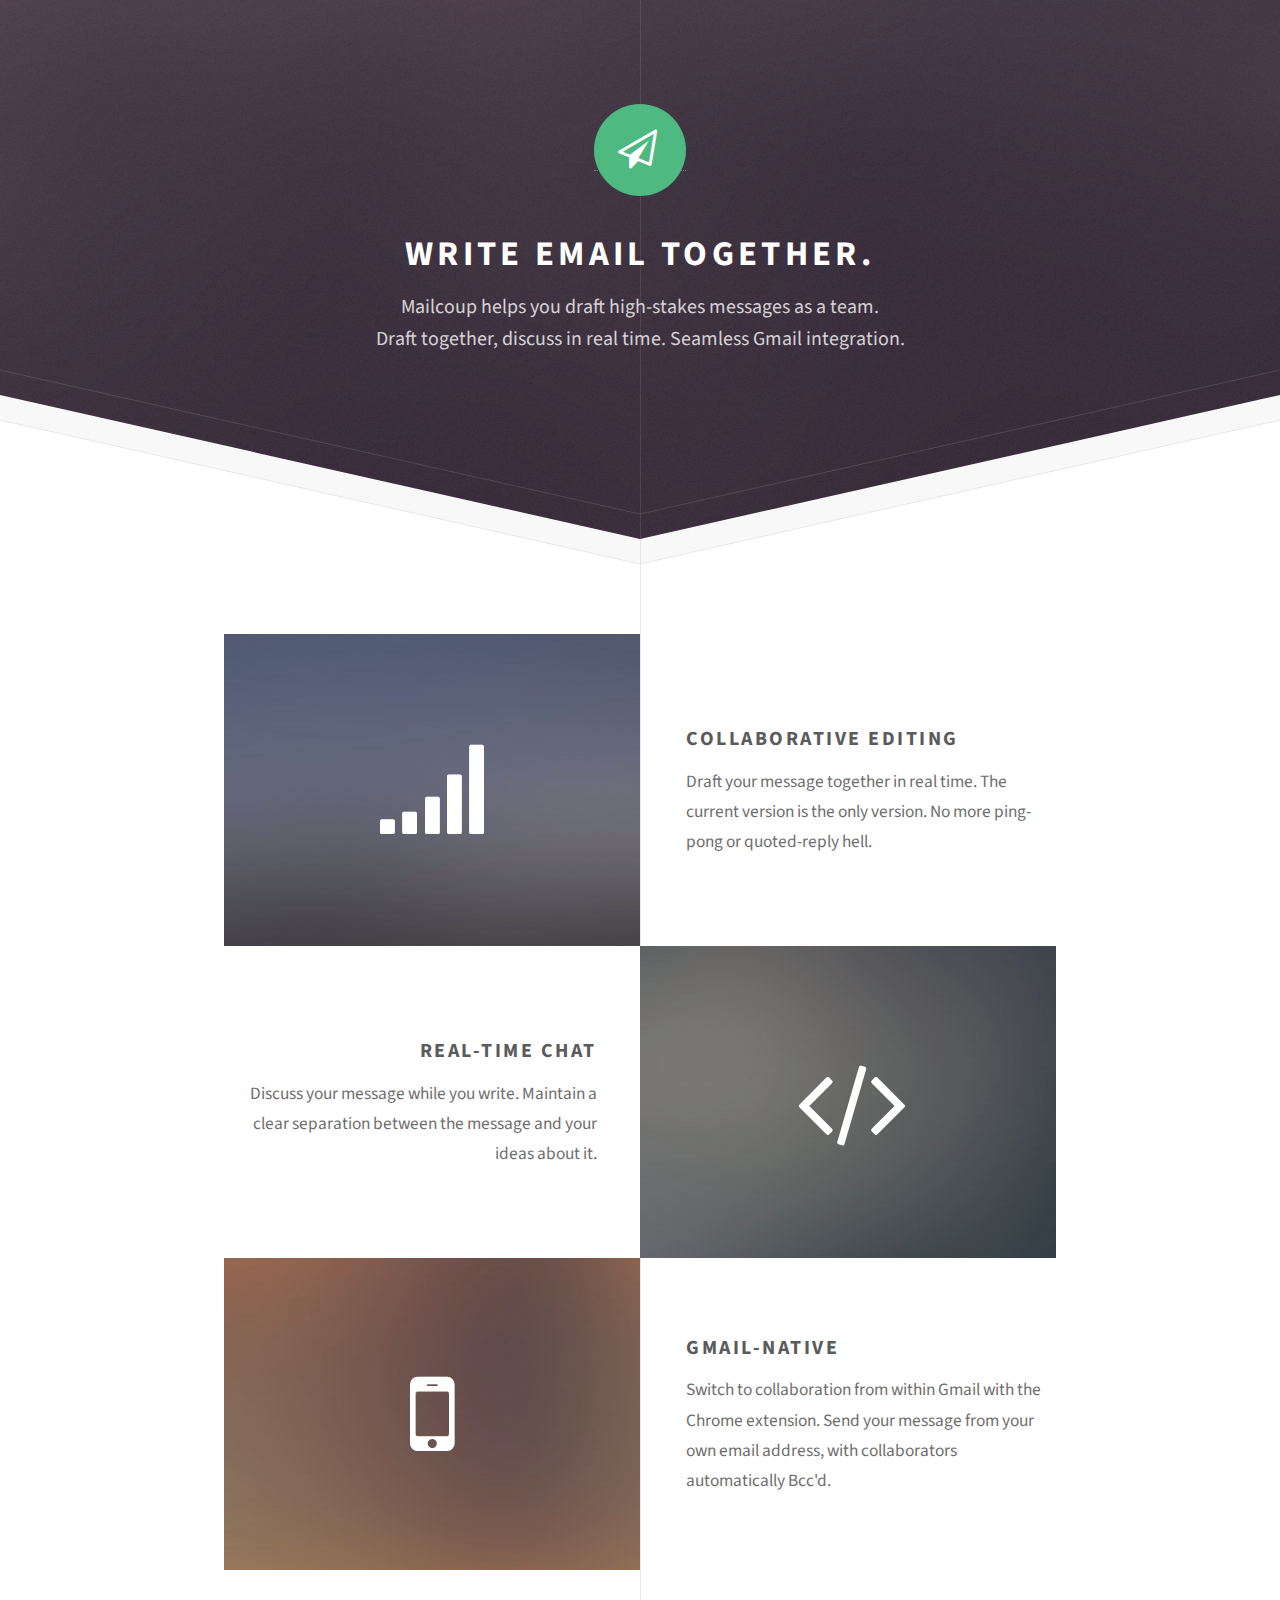
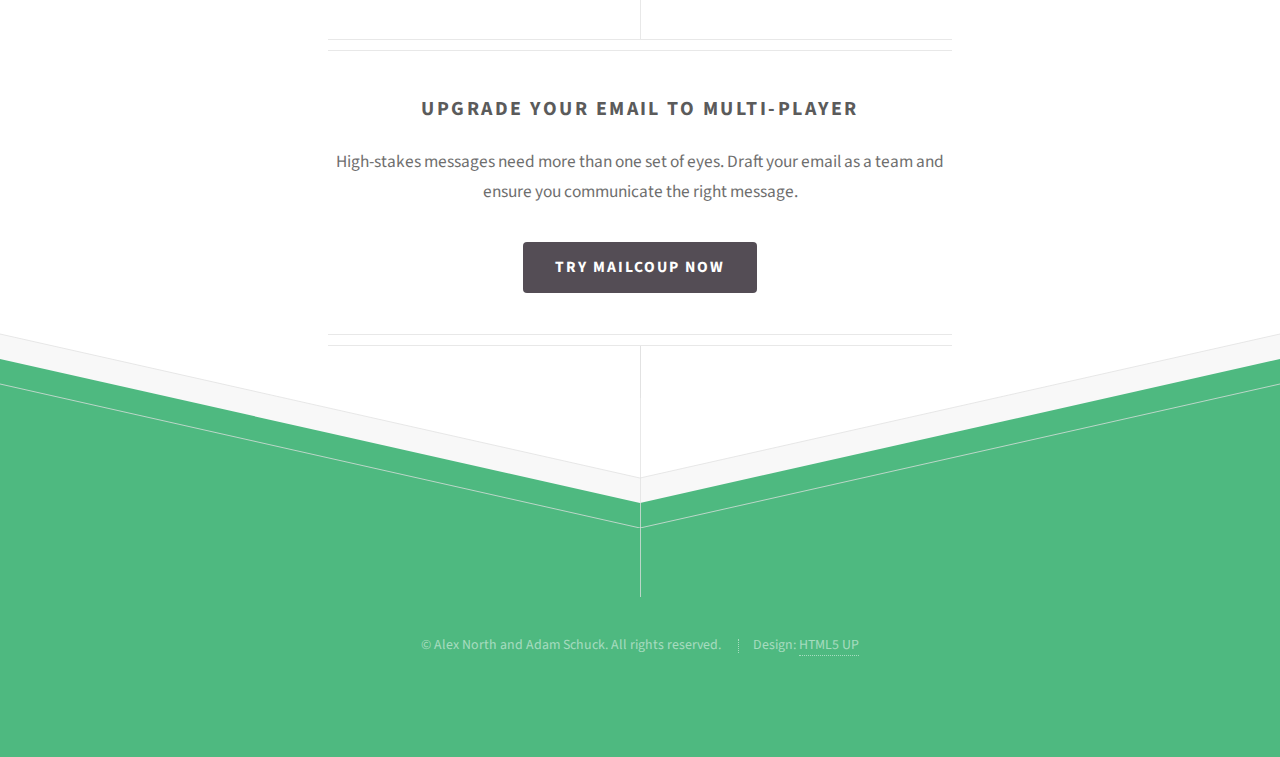
==== commit e365817a: "Fix landing page title tag." ====
--- a/web/src/index.html
+++ b/web/src/index.html
@@ -6,7 +6,7 @@
 -->
 <html>
 <head>
-  <title>Directive by HTML5 UP</title>
+  <title>Mailcoup - Write email together</title>
   <meta http-equiv="content-type" content="text/html; charset=utf-8"/>
   <meta name="description" content=""/>
   <meta name="keywords" content=""/>
@@ -15,26 +15,6 @@
   <script src="js/jquery.min.js"></script>
   <script src="js/skel.min.js"></script>
   <script src="js/init.js"></script>
-  <script language="JavaScript">
-    function main() {
-      // FIXME(alex): Client id and scope copied from gapi.js
-      $('.auth').on('click', function() {
-        gapi.auth.authorize({
-          client_id: '638270974877-c2ss7kkkofab78g9cirjdm5ubgpfoegv.apps.googleusercontent.com',
-          immediate: false,
-          scope: [
-            'email',
-            'https://www.googleapis.com/auth/gmail.compose',  // to send email
-            'https://www.googleapis.com/auth/gmail.modify'  // to mark sent messages as read/archived
-          ].join(' '),
-          cookie_policy: 'single_host_origin'
-        }, function(authResult) {
-          console.log('Logged in', authResult);
-          window.location.pathname = window.location.pathname + '/draft';
-        });
-      });
-    }
-  </script>
   <noscript>
     <link rel="stylesheet" href="css/skel.css"/>
     <link rel="stylesheet" href="css/style.css"/>
@@ -54,9 +34,6 @@
     Mailcoup helps you draft high-stakes messages as a team.<br/>
     Draft together, discuss in real time. Seamless Gmail integration.
   </p>
-  <div>
-    <a href="#" class="button auth">Try Mailcoup now</a>
-  </div>
 </div>
 
 <!-- Main -->
@@ -318,16 +295,5 @@
   </div>
 </div>
 
-<script src="https://apis.google.com/js/client.js?onload=main"></script>
-<!-- Google Analytics: change UA-XXXXX-X to be your site's ID. -->
-<script>
-  (function(b,o,i,l,e,r){b.GoogleAnalyticsObject=l;b[l]||(b[l]=
-      function(){(b[l].q=b[l].q||[]).push(arguments)});b[l].l=+new Date;
-    e=o.createElement(i);r=o.getElementsByTagName(i)[0];
-    e.src='//www.google-analytics.com/analytics.js';
-    r.parentNode.insertBefore(e,r)}(window,document,'script','ga'));
-  ga('create','UA-XXXXX-X','auto');ga('send','pageview');
-</script>
-
 </body>
 </html>
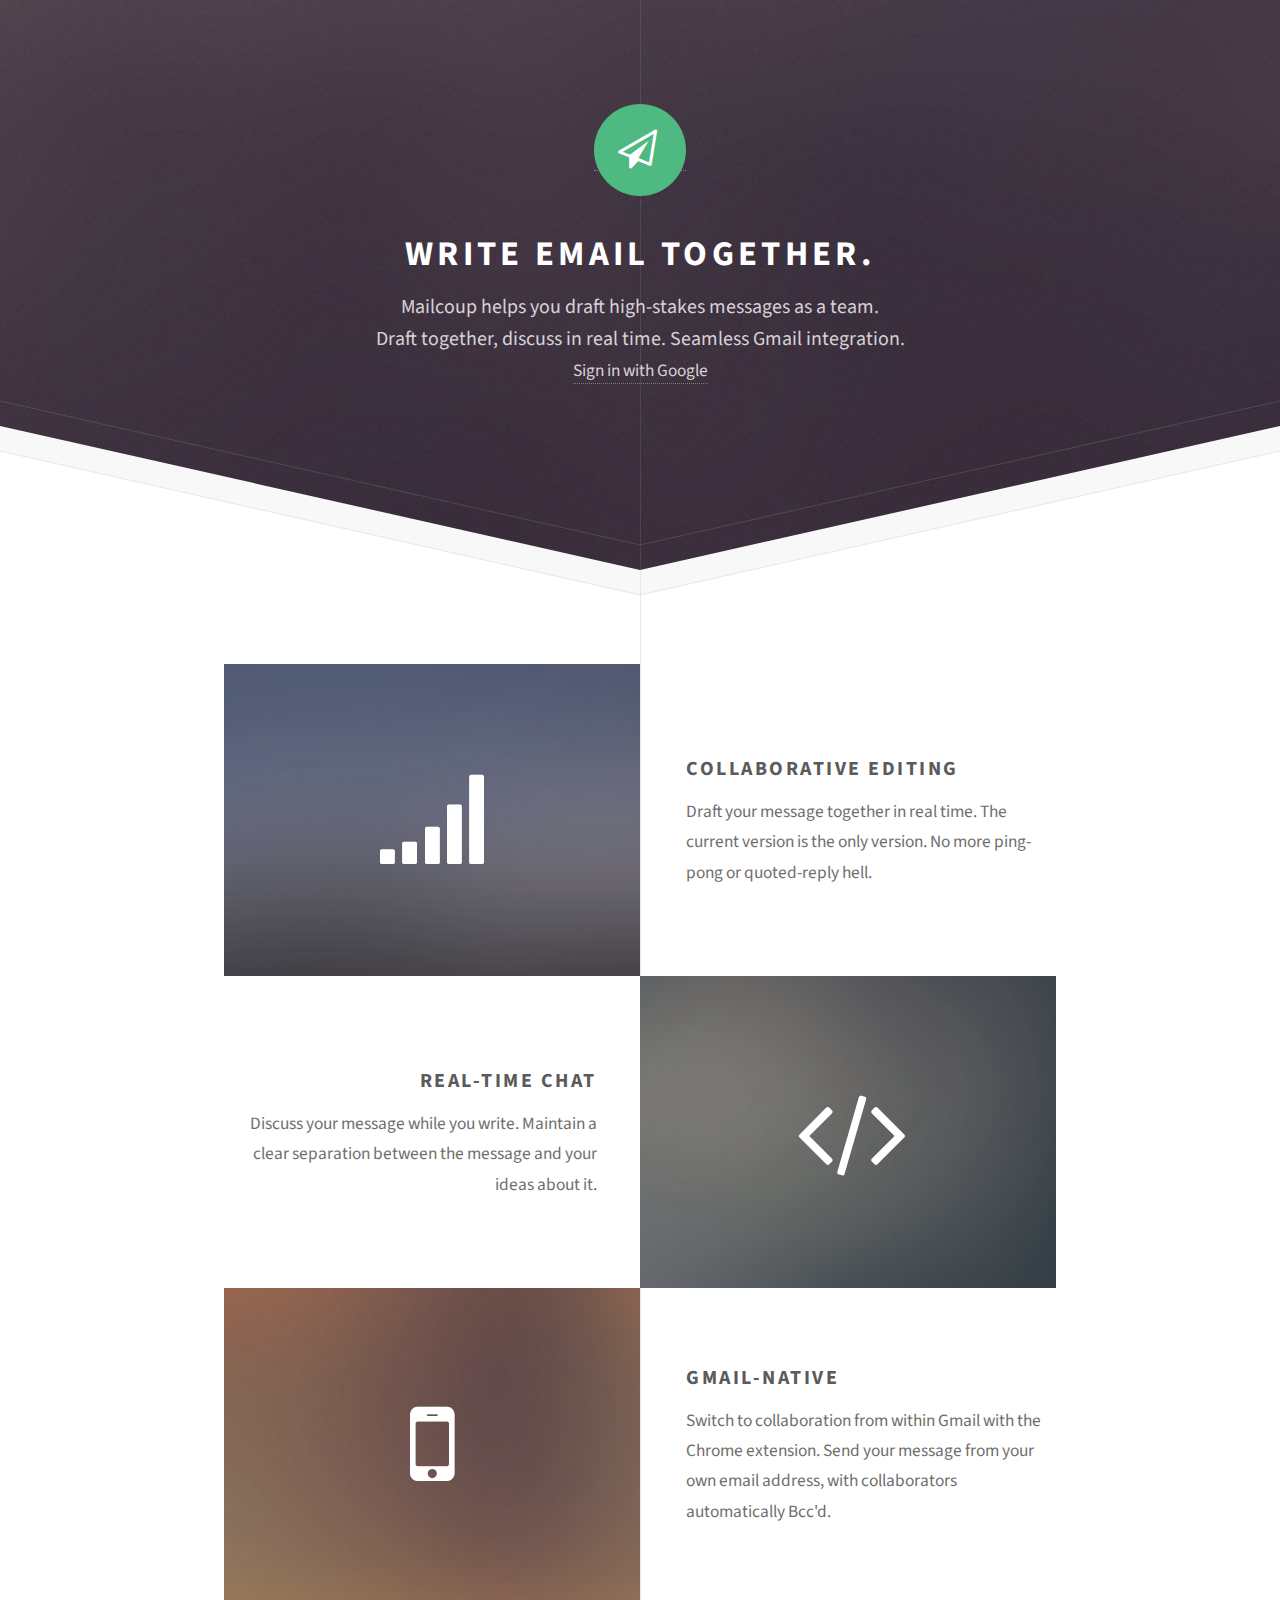
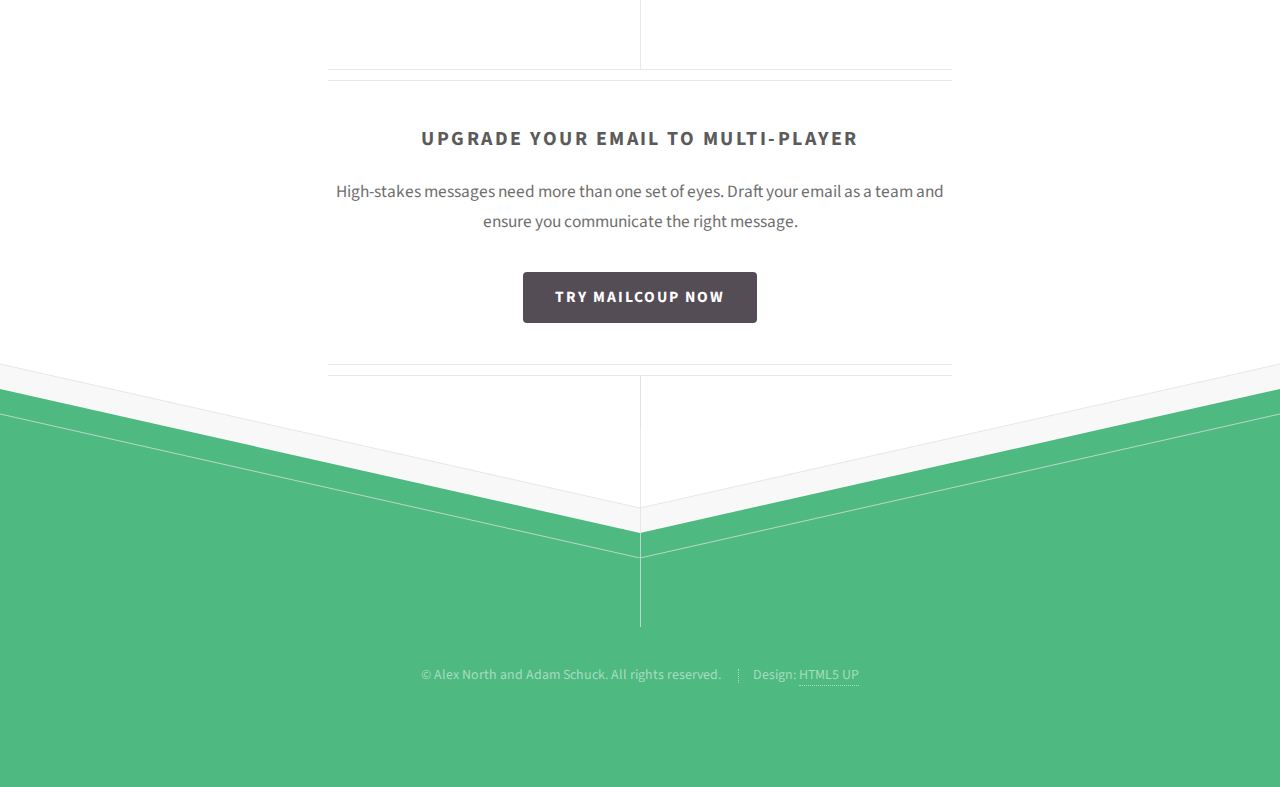
==== commit 4849debe: "Add (ugly) sign-in link to index landing page." ====
--- a/web/src/index.html
+++ b/web/src/index.html
@@ -15,6 +15,8 @@
   <script src="js/jquery.min.js"></script>
   <script src="js/skel.min.js"></script>
   <script src="js/init.js"></script>
+  <script src="draft/js/gapi.js"></script>
+  <script src="js/main.js"></script>
   <noscript>
     <link rel="stylesheet" href="css/skel.css"/>
     <link rel="stylesheet" href="css/style.css"/>
@@ -34,6 +36,9 @@
     Mailcoup helps you draft high-stakes messages as a team.<br/>
     Draft together, discuss in real time. Seamless Gmail integration.
   </p>
+  <div>
+    <a id="signin" href="#">Sign in with Google</a>
+  </div>
 </div>
 
 <!-- Main -->
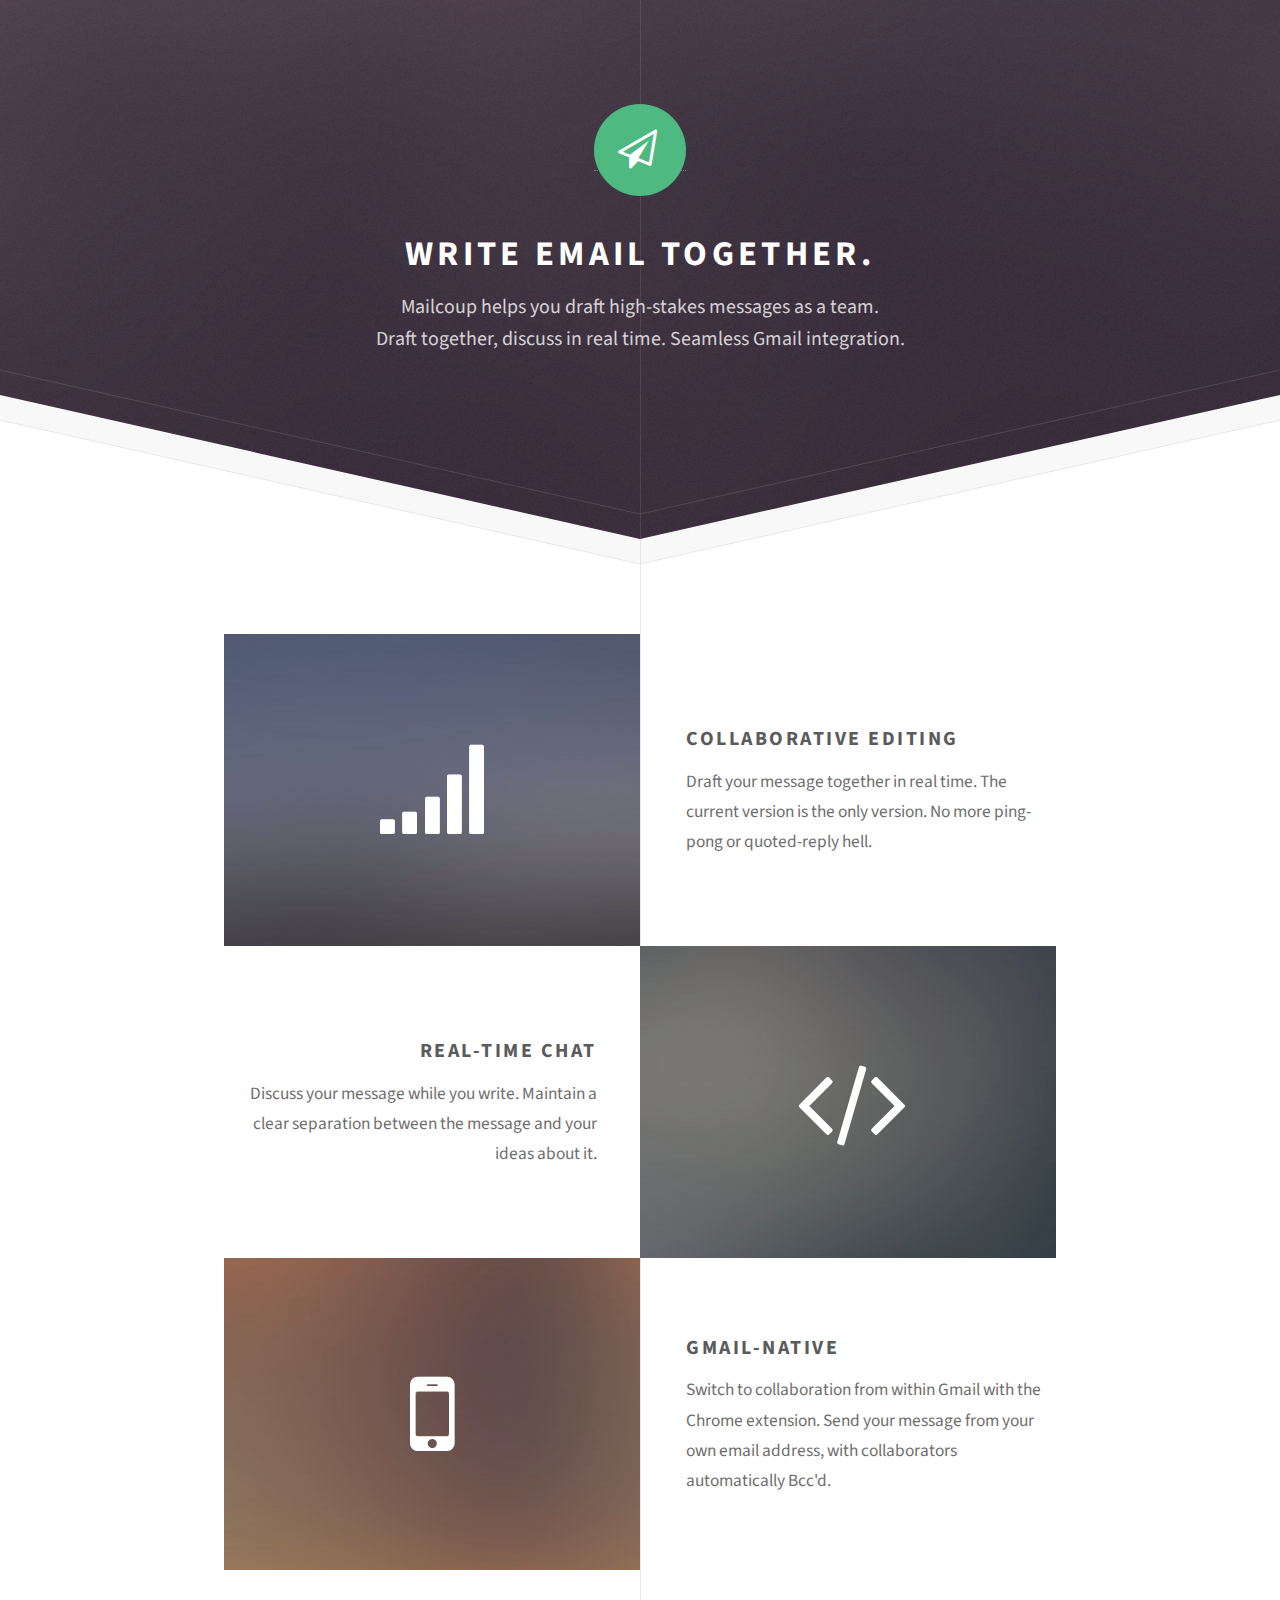
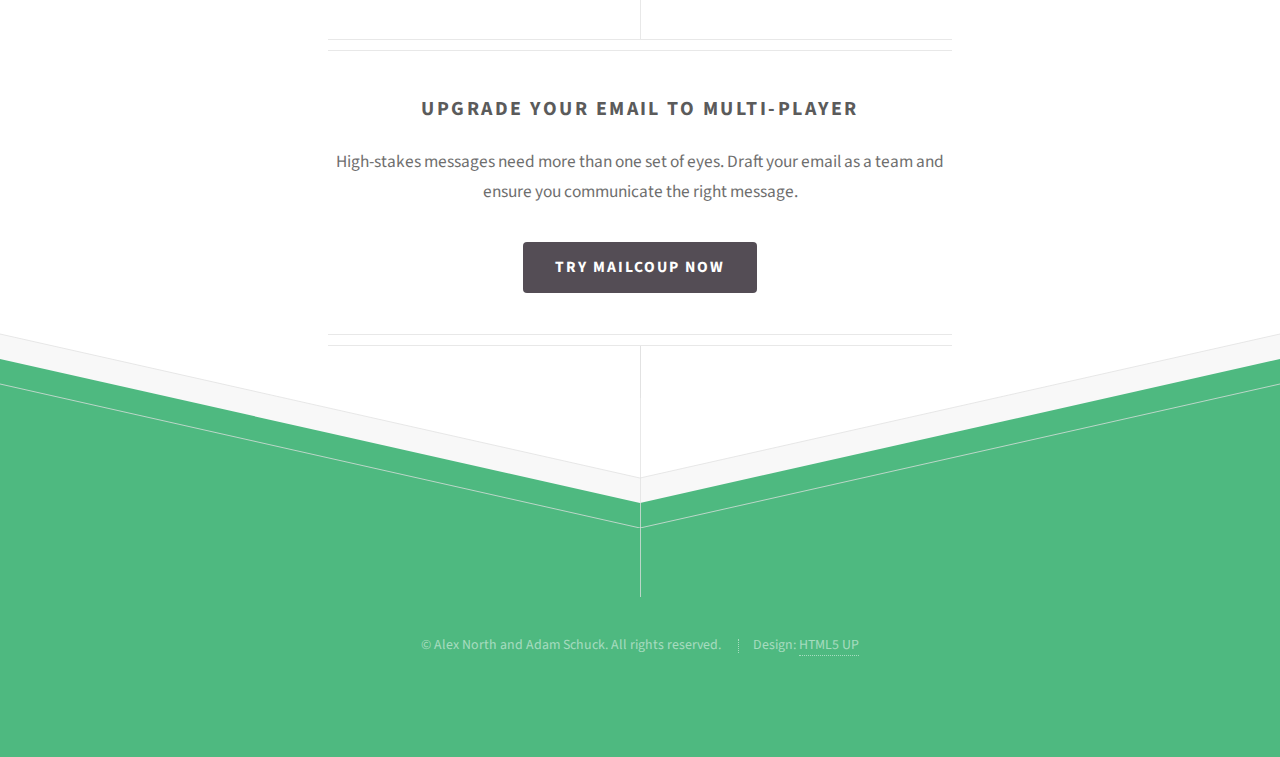
==== commit c71ab058: "Link "Try it now" on landing page to sign user in via oauth redirect." ====
--- a/web/src/index.html
+++ b/web/src/index.html
@@ -36,9 +36,6 @@
     Mailcoup helps you draft high-stakes messages as a team.<br/>
     Draft together, discuss in real time. Seamless Gmail integration.
   </p>
-  <div>
-    <a id="signin" href="#">Sign in with Google</a>
-  </div>
 </div>
 
 <!-- Main -->
@@ -300,5 +297,15 @@
   </div>
 </div>
 
+<!-- Google Analytics -->
+<script>
+  (function(i,s,o,g,r,a,m){i['GoogleAnalyticsObject']=r;i[r]=i[r]||function(){
+    (i[r].q=i[r].q||[]).push(arguments)},i[r].l=1*new Date();a=s.createElement(o),
+      m=s.getElementsByTagName(o)[0];a.async=1;a.src=g;m.parentNode.insertBefore(a,m)
+  })(window,document,'script','//www.google-analytics.com/analytics.js','ga');
+
+  ga('create', 'UA-61850222-1', 'auto');
+  ga('send', 'pageview');
+</script>
 </body>
 </html>
